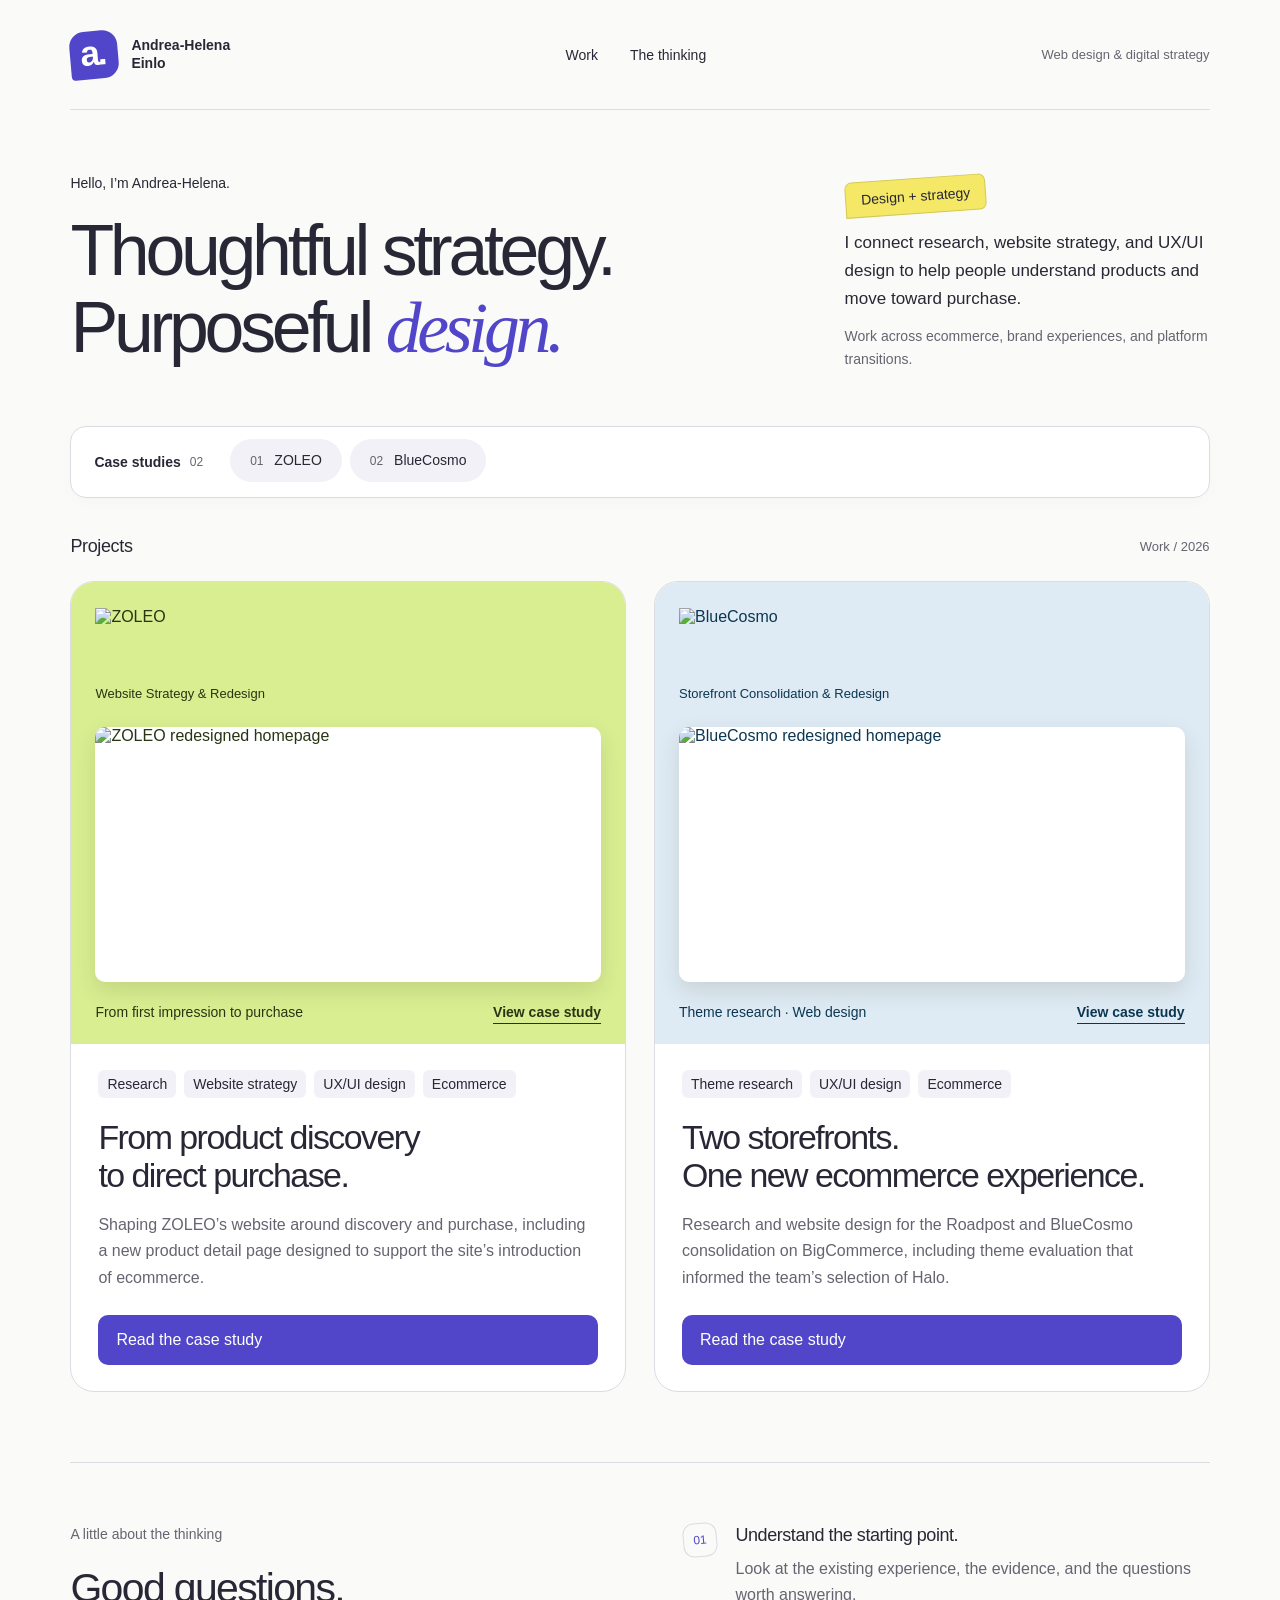
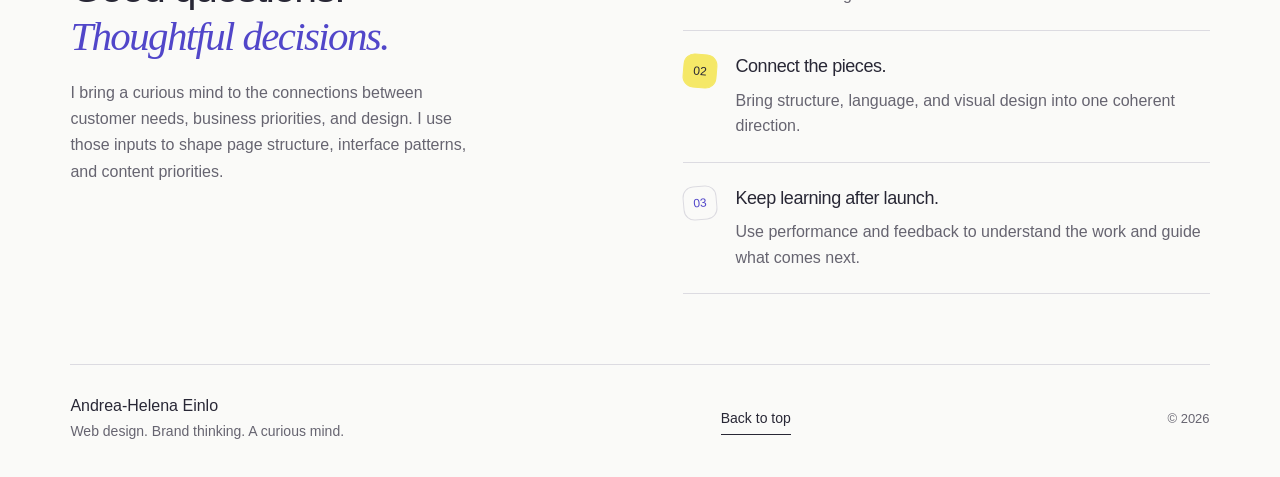
==== index.html @ a418eb23 "Add files via upload" ====
<!doctype html>
<html lang="en">
<head>
  <meta charset="utf-8">
  <meta name="viewport" content="width=device-width, initial-scale=1">
  <meta name="theme-color" content="#fafaf8">
  <title>Andrea-Helena | Work</title>
  <meta name="description" content="Web design, digital strategy, and a curious mind. Explore ZOLEO and BlueCosmo projects by Andrea-Helena Einlo.">
  <link rel="icon" href="favicon.svg" type="image/svg+xml">
  <link rel="stylesheet" href="styles.css">
  <script src="app.js" defer></script>
</head>
<body>
  <a class="skip-link" href="#main">Skip to content</a>
  <div class="page-shell" id="top">
    <header class="site-header">
      <a href="#top" class="identity" aria-label="Andrea-Helena Einlo, home"><span class="monogram" aria-hidden="true">a.</span><span>Andrea-Helena<br>Einlo</span></a>
      <nav aria-label="Main navigation"><a href="#work">Work</a><a href="#approach">The thinking</a></nav>
      <span class="header-note">Web design & digital strategy</span>
    </header>
    <main id="main">
      <section class="hero" aria-labelledby="hero-title">
        <div class="hero-heading"><p class="eyebrow">Hello, I’m Andrea-Helena.</p><h1 id="hero-title">Thoughtful strategy.<br>Purposeful <span>design.</span></h1></div>
        <div class="hero-intro"><span class="hello-sticker">Design + strategy</span><p>I connect research, website strategy, and UX/UI design to help people understand products and move toward purchase.</p><p class="hero-small">Work across ecommerce, brand experiences, and platform transitions.</p></div>
      </section>
      <nav class="project-index" aria-label="Case study index">
        <a class="index-title" href="#work">Case studies <span class="project-count">02</span></a>
        <ul class="index-links" id="project-links"><li><a href="#zoleo"><span class="index-number">01</span> ZOLEO</a></li><li><a href="#bluecosmo"><span class="index-number">02</span> BlueCosmo</a></li></ul>
      </nav>
      <section id="work" class="work-section" aria-labelledby="work-title">
        <div class="section-heading"><h2 id="work-title">Projects</h2><span>Work / 2026</span></div>
        <div class="project-grid">
          <article class="project project-zoleo" id="zoleo" data-project-name="ZOLEO" aria-labelledby="zoleo-title">
<a class="project-cover-link" href="zoleo.html" aria-label="Read the ZOLEO website strategy and redesign case study">
<div class="gallery-top"><img class="zoleo-logo" src="assets/zoleo-logo.webp" alt="ZOLEO"><span class="cover-label">Website Strategy &amp; Redesign</span></div>
<div class="project-cover-window"><img src="assets/after-home-full.webp" alt="ZOLEO redesigned homepage" width="1440" height="5888" fetchpriority="high"></div>
<div class="cover-footer"><span>From first impression to purchase</span><span class="cover-read">View case study</span></div>
</a>
<div class="project-content"><div class="project-heading"><ul class="project-scope" aria-label="Project scope"><li>Research</li><li>Website strategy</li><li>UX/UI design</li><li>Ecommerce</li></ul><h3 id="zoleo-title">From product discovery<br>to direct purchase.</h3><p class="project-summary">Shaping ZOLEO’s website around discovery and purchase, including a new product detail page designed to support the site’s introduction of ecommerce.</p></div><a class="case-link" href="zoleo.html">Read the case study</a></div>
</article>
          <article class="project project-bluecosmo" id="bluecosmo" data-project-name="BlueCosmo" aria-labelledby="bluecosmo-title"><a class="project-cover-link bc-cover" href="bluecosmo.html" aria-label="Read the BlueCosmo platform transition and redesign case study"><div class="gallery-top"><img class="bc-logo" src="assets/bluecosmo-logo.webp" alt="BlueCosmo"><span class="cover-label">Storefront Consolidation &amp; Redesign</span></div><div class="project-cover-window"><img src="assets/bc-after-home.webp" alt="BlueCosmo redesigned homepage" width="1512" height="6671" loading="lazy"></div><div class="cover-footer"><span>Theme research · Web design</span><span class="cover-read">View case study</span></div></a><div class="project-content"><ul class="project-scope" aria-label="Project scope"><li>Theme research</li><li>UX/UI design</li><li>Ecommerce</li></ul><h3 id="bluecosmo-title">Two storefronts.<br>One new ecommerce experience.</h3><p class="project-summary">Research and website design for the Roadpost and BlueCosmo consolidation on BigCommerce, including theme evaluation that informed the team’s selection of Halo.</p><a class="case-link" href="bluecosmo.html">Read the case study</a></div></article>
        </div>
      </section>
      <section id="approach" class="approach" aria-labelledby="approach-title">
        <div class="approach-intro"><span class="eyebrow">A little about the thinking</span><h2 id="approach-title">Good questions.<br><span>Thoughtful decisions.</span></h2><p>I bring a curious mind to the connections between customer needs, business priorities, and design. I use those inputs to shape page structure, interface patterns, and content priorities.</p></div>
        <ol class="approach-list"><li><span class="step-number">01</span><div><h3>Understand the starting point.</h3><p>Look at the existing experience, the evidence, and the questions worth answering.</p></div></li><li><span class="step-number">02</span><div><h3>Connect the pieces.</h3><p>Bring structure, language, and visual design into one coherent direction.</p></div></li><li><span class="step-number">03</span><div><h3>Keep learning after launch.</h3><p>Use performance and feedback to understand the work and guide what comes next.</p></div></li></ol>
      </section>
    </main>
    <footer class="site-footer"><div><span class="footer-name">Andrea-Helena Einlo</span><p>Web design. Brand thinking. A curious mind.</p></div><a class="text-link" href="#top">Back to top</a><span class="copyright">© 2026</span></footer>
  </div>
  <dialog id="image-dialog" aria-labelledby="image-caption"><div class="dialog-header"><p id="image-caption">Project screenshot</p><button type="button" class="dialog-close" aria-label="Close screenshot">Close <span aria-hidden="true">×</span></button></div><div class="dialog-image-wrap"><img id="dialog-image" alt=""></div><p class="dialog-hint">Screenshot supplied by Andrea-Helena Einlo</p></dialog>
</body>
</html>
---- styles.css ----
@charset "UTF-8";
:root{--paper:#fafaf8;--ink:#282735;--muted:#666470;--line:#dcdbe1;--accent:#5146c9;--yellow:#f5e867;--lime:#d9ee91;--violet:#7766e2;--sans:Arial,Helvetica,sans-serif}
*{box-sizing:border-box}html{scroll-behavior:smooth;scroll-padding-top:115px}body{margin:0;background:var(--paper);color:var(--ink);font-family:var(--sans);font-size:1rem;-webkit-font-smoothing:antialiased}body:has(dialog[open]){overflow:hidden}button,a,summary{-webkit-tap-highlight-color:transparent}button{font:inherit;color:inherit}a{color:inherit;text-decoration:none}button{cursor:pointer}a:focus-visible,button:focus-visible,summary:focus-visible{outline:3px solid var(--accent);outline-offset:5px}::selection{background:var(--yellow);color:var(--ink)}.page-shell{max-width:1450px;margin:0 auto;padding:0 5.5%}.skip-link{position:absolute;top:-100px;left:20px;z-index:100;background:var(--ink);color:#fff;padding:12px 20px}.skip-link:focus{top:16px}.site-header{min-height:110px;display:flex;align-items:center;justify-content:space-between;gap:26px;border-bottom:1px solid var(--line)}.identity{display:flex;align-items:center;gap:13px;font-size:.875rem;line-height:1.25;font-weight:600}.monogram{background:var(--accent);color:white;width:48px;height:48px;border-radius:15px 15px 15px 4px;display:grid;place-content:center;font-size:2.2rem;letter-spacing:-.07em;padding-right:3px;padding-bottom:4px;transform:rotate(-5deg)}.site-header nav{display:flex;gap:32px;font-size:.875rem}.site-header nav a{padding:12px 0}.site-header nav a:hover{color:var(--accent)}.header-note{font-size:.8125rem;color:var(--muted)}.hero{padding:58px 0 55px;display:grid;grid-template-columns:1.45fr 1fr;gap:60px;align-items:center}.eyebrow{font-size:.875rem;line-height:1.6;margin:0}.hero .eyebrow{margin-bottom:18px}h1{font-size:clamp(3rem,5.6vw,5.2rem);line-height:1.08;letter-spacing:-.06em;font-weight:500;margin:0}h1 span{color:var(--accent);font-family:Georgia,'Times New Roman',serif;font-style:italic;font-weight:400}.hero-intro{max-width:365px;justify-self:end;padding-top:10px}.hello-sticker{display:inline-block;border:1px solid #d4c951;border-radius:7px 7px 7px 0;background:var(--yellow);padding:9px 15px;transform:rotate(-4deg);font-size:.875rem;font-weight:500;margin-bottom:15px}.hero-intro p{font-size:1.0625rem;line-height:1.65;margin:0 0 12px}.hero-intro .hero-small{font-size:.875rem;line-height:1.65;color:var(--muted);margin:0}.project-index{position:sticky;top:12px;z-index:20;display:flex;align-items:center;gap:22px;background:#fff;border:1px solid var(--line);border-radius:16px;padding:12px 18px;box-shadow:0 4px 16px #26223b05}.index-title{display:flex;align-items:center;gap:9px;flex-shrink:0;font-size:.875rem;font-weight:600;padding:10px 5px}.project-count{font-size:.75rem;color:var(--muted);font-weight:400}.index-links{display:flex;gap:8px;list-style:none;padding:0 0 3px;margin:0;overflow-x:auto;scrollbar-width:thin;scrollbar-color:#d6d1eb transparent;min-width:0}.index-links li{flex-shrink:0}.index-links a{display:block;border:1px solid transparent;background:#f2f1f7;border-radius:30px;padding:11px 19px;line-height:1.3;font-size:.875rem;white-space:nowrap;transition:background .2s,transform .2s}.index-links a:hover{background:#e7e3fb;transform:translateY(-1px)}.index-links a[aria-current]{background:var(--accent);color:white}.index-number{font-size:.75rem;opacity:.7;margin-right:7px}.work-section{padding:38px 0 70px}.section-heading{display:flex;justify-content:space-between;align-items:center;gap:20px;margin-bottom:24px}.section-heading h2{font-size:1.125rem;font-weight:500;letter-spacing:-.02em;margin:0}.section-heading>span{font-size:.8125rem;color:var(--muted)}.project-grid{display:grid;grid-template-columns:repeat(2,minmax(0,1fr));gap:28px;align-items:start}.project{min-width:0;background:#fff;border:1px solid var(--line);border-radius:24px;overflow:hidden;scroll-margin-top:112px}.project-gallery{padding:24px 24px 18px;background:var(--lime);color:#283514}.project-bluecosmo .project-gallery{background:var(--violet);color:white}.gallery-top{display:flex;align-items:center;justify-content:space-between;gap:15px;margin-bottom:23px}.project-brand{font-size:1.75rem;line-height:1.15;font-weight:600;letter-spacing:-.045em}.project-zoleo .project-brand{letter-spacing:.03em}.cover-label{font-size:.75rem;padding:7px 10px;border:1px solid currentColor;border-radius:30px;white-space:nowrap}.screenshot-button{display:block;padding:0;border:0;border-radius:8px;overflow:hidden;width:100%;aspect-ratio:1.98;position:relative;background:white;box-shadow:0 8px 20px #1018281c}.project-image{display:block;width:100%;height:100%;object-fit:contain;object-position:top;transition:transform .3s}.screenshot-button:hover .project-image{transform:scale(1.015)}.enlarge-label{position:absolute;right:10px;bottom:10px;background:#25232ded;color:white;padding:7px 10px;border-radius:7px;font-size:.75rem;line-height:1.3;opacity:0;transition:opacity .2s}.enlarge-label span{margin-left:8px}.screenshot-button:hover .enlarge-label,.screenshot-button:focus-visible .enlarge-label{opacity:1}.gallery-controls{display:flex;flex-wrap:wrap;gap:7px;margin-top:17px}.screenshot-choice{border:1px solid transparent;background:transparent;padding:9px 10px;border-radius:8px;font-size:.875rem;line-height:1.3;text-align:left}.screenshot-choice span{font-size:.75rem;opacity:.65;margin-right:6px}.screenshot-choice[aria-pressed=true]{background:#fff;color:var(--ink);box-shadow:0 2px 6px #00000008}.screenshot-choice:hover{border-color:currentColor}.project-content{padding:26px 27px 0}.project-kicker{font-size:.75rem;line-height:1.6;letter-spacing:.045em;color:var(--muted);margin:0 0 13px}.project h3{font-size:clamp(1.9rem,2.65vw,2.5rem);line-height:1.12;letter-spacing:-.045em;font-weight:500;margin:0 0 18px}.project-summary{font-size:1rem;line-height:1.65;color:var(--muted);margin:0 0 24px;min-height:5em}.project-details{border-top:1px solid var(--line)}summary{list-style:none;cursor:pointer;display:flex;align-items:center;justify-content:space-between;gap:16px;font-size:.875rem;padding:22px 0;color:var(--accent);font-weight:600}summary::-webkit-details-marker{display:none}summary:hover{color:var(--ink)}.open-label{display:none}details[open] .open-label{display:inline}details[open] .closed-label{display:none}.plus{width:23px;height:23px;position:relative;border-radius:50%;background:#eeebfb;flex-shrink:0}.plus:before,.plus:after{content:'';position:absolute;left:6px;top:11px;width:11px;height:1px;background:currentColor}.plus:after{transform:rotate(90deg);transition:transform .2s}details[open] .plus:after{transform:rotate(0)}.details-content{border-top:1px solid var(--line);padding:24px 0 28px}.details-content h4{font-size:1.4rem;line-height:1.2;letter-spacing:-.025em;font-weight:500;margin:0 0 14px}.details-content p{font-size:1rem;line-height:1.65;color:var(--muted);margin:0}.detail-item{margin-top:25px}.detail-item h5{font-size:1rem;line-height:1.5;margin:0 0 7px;font-weight:600}.details-content .project-credit{font-size:.875rem;line-height:1.65;border-top:1px solid var(--line);padding-top:20px;margin-top:26px}.approach{border-top:1px solid var(--line);display:grid;grid-template-columns:1fr 1fr;gap:85px;padding:60px 0 70px}.approach-intro .eyebrow{color:var(--muted)}.approach-intro h2{font-size:clamp(2rem,3.2vw,3rem);line-height:1.15;font-weight:500;letter-spacing:-.04em;margin:20px 0}.approach-intro h2 span{font-family:Georgia,serif;font-weight:400;font-style:italic;color:var(--accent)}.approach-intro>p{font-size:1rem;line-height:1.65;color:var(--muted);max-width:420px;margin:0}.approach-list{list-style:none;padding:0;margin:0}.approach-list li{display:flex;align-items:start;gap:19px;padding:23px 0;border-bottom:1px solid var(--line)}.approach-list li:first-child{padding-top:0}.step-number{display:grid;place-items:center;flex-shrink:0;width:34px;height:34px;border:1px solid var(--line);border-radius:11px;font-size:.75rem;transform:rotate(-5deg);color:var(--accent)}.approach-list li:nth-child(2) .step-number{transform:rotate(5deg);background:var(--yellow);color:var(--ink);border-color:var(--yellow)}.approach-list h3{font-size:1.125rem;line-height:1.4;font-weight:500;margin:0 0 8px;letter-spacing:-.025em}.approach-list p{font-size:1rem;line-height:1.6;margin:0;color:var(--muted)}.site-footer{border-top:1px solid var(--line);padding:32px 0 38px;display:flex;align-items:center;justify-content:space-between;gap:28px}.footer-name{font-size:1rem}.site-footer p{font-size:.875rem;margin:8px 0 0;color:var(--muted)}.text-link{font-size:.875rem;border-bottom:1px solid var(--ink);padding:8px 0}.text-link:hover{color:var(--accent);border-color:var(--accent)}.copyright{font-size:.8125rem;color:var(--muted)}dialog{padding:0;border:1px solid #ccc;border-radius:16px;width:min(1360px,96vw);max-height:94dvh;color:var(--ink);background:var(--paper);overflow:auto;box-shadow:0 24px 80px #0005}dialog::backdrop{background:#171324b8;backdrop-filter:blur(5px)}.dialog-header{display:flex;align-items:center;justify-content:space-between;gap:20px;padding:15px 20px;position:sticky;top:0;background:var(--paper);z-index:1}.dialog-header p{font-size:.9375rem;margin:0}.dialog-close{font-size:.875rem;border:1px solid var(--line);border-radius:30px;background:#fff;padding:10px 15px;min-height:42px}.dialog-close span{font-size:1.2rem;margin-left:7px}.dialog-image-wrap{padding:0 16px}.dialog-image-wrap img{display:block;width:100%;height:auto;border:1px solid var(--line);border-radius:5px}.dialog-hint{font-size:.8125rem;color:var(--muted);padding:0 20px;margin:14px 0 18px}
@media(min-width:1450px){.page-shell{padding:0 80px}}
@media(max-width:1050px){.header-note{display:none}.hero{gap:32px;grid-template-columns:1.25fr 1fr;padding:45px 0}h1{font-size:clamp(3rem,5.9vw,4.7rem)}.project-grid{gap:20px}.project-gallery{padding:20px 18px 13px}.project-content{padding:24px 22px 0}.project-brand{font-size:1.55rem}.cover-label{font-size:.75rem;padding:6px 8px}.gallery-controls{gap:3px}.screenshot-choice{padding:9px 7px;font-size:.8125rem}.approach{gap:42px}.project-summary{min-height:6.6em}}
@media(max-width:740px){html{scroll-padding-top:100px}.page-shell{padding:0 24px}.site-header{min-height:92px}.identity{font-size:.8125rem}.monogram{width:42px;height:42px;font-size:2rem}.site-header nav{gap:22px}.hero{grid-template-columns:1fr;gap:25px;padding:37px 0 33px}.hero .eyebrow{margin-bottom:15px}h1{font-size:clamp(3rem,9.5vw,4.5rem)}.hero-intro{padding:0;justify-self:start;max-width:520px}.hero-intro p{font-size:1rem}.hero-small{max-width:400px}.hello-sticker{font-size:.8125rem;padding:7px 12px;margin-bottom:16px}.project-index{padding:8px 11px;gap:10px;border-radius:13px;top:8px}.index-title{font-size:.8125rem;padding:10px 1px}.project-count{display:none}.index-links{gap:5px}.index-links a{padding:11px 13px;font-size:.8125rem}.index-number{display:none}.work-section{padding:29px 0 46px}.section-heading h2{font-size:1rem}.section-heading>span{font-size:.75rem}.section-heading{gap:15px;margin-bottom:21px}.project-grid{grid-template-columns:1fr;gap:28px}.project-gallery{padding:24px 23px 17px}.gallery-top{margin-bottom:20px}.project-brand{font-size:1.75rem}.cover-label{font-size:.75rem;padding:7px 10px}.project-content{padding:24px 25px 0}.project h3{font-size:2rem}.project-summary{min-height:0}.screenshot-choice{font-size:.875rem;padding:10px}.enlarge-label{opacity:1}.approach{grid-template-columns:1fr;gap:35px;padding:38px 0 46px}.approach-intro h2{font-size:2.2rem}.site-footer{flex-wrap:wrap;gap:20px;padding:29px 0}.site-footer>div{flex-basis:100%}.copyright{margin-left:auto}.dialog-header{padding:12px}.dialog-image-wrap{padding:0 8px}.dialog-hint{padding:0 13px}}
@media(max-width:390px){.page-shell{padding:0 16px}.site-header nav{gap:15px;font-size:.8125rem}.identity{gap:8px}.project-gallery{padding:21px 17px 14px}.project-content{padding:23px 20px 0}.section-heading>span{display:none}.index-links a{padding:11px 12px}.index-title{font-size:.75rem}.project-index{gap:8px}}
@media(prefers-reduced-motion:reduce){html{scroll-behavior:auto}*,*:before,*:after{transition:none!important}}

.zoleo-logo{display:block;width:110px;height:auto;background:#fff;border-radius:5px;padding:8px}.case-link{display:flex;justify-content:space-between;align-items:center;background:var(--accent);color:white;padding:16px 18px;border-radius:10px;margin:0 0 22px;font-size:1rem}.case-hero{display:grid;grid-template-columns:1.5fr 1fr;gap:70px;padding:65px 0}.case-hero h1{font-size:clamp(2.8rem,5vw,4.7rem)}.case-lead{max-width:580px;font-size:1.2rem;line-height:1.6}.case-intro{align-self:center;background:var(--lime);padding:32px;border-radius:24px;transform:rotate(1deg)}.case-intro p,.case-intro dd{font-size:1rem;line-height:1.65}.case-intro dt{font-weight:bold;margin-top:20px}.case-intro dd{margin:5px 0 0}.case-nav{justify-content:center;flex-wrap:wrap}.case-nav a{padding:10px 16px;font-size:.875rem}.case-nav a:hover{color:var(--accent)}.case-section{padding:65px 0;border-bottom:1px solid var(--line);scroll-margin-top:110px}.case-section h2,.case-closing h2{font-size:clamp(2rem,3.3vw,3rem);letter-spacing:-.04em;font-weight:500;line-height:1.15;margin:18px 0 24px}.case-three{display:grid;grid-template-columns:repeat(3,1fr);gap:35px;margin-top:35px}.case-three h3{font-size:1.15rem;line-height:1.4}.case-section p,.case-closing p{font-size:1rem;line-height:1.75;color:var(--muted)}.section-intro{max-width:780px}.comparison-heading{max-width:740px;margin:55px 0 28px}.comparison-heading h3{font-weight:500;font-size:1.75rem;line-height:1.25;letter-spacing:-.03em}.comparison-grid{display:grid;grid-template-columns:1fr 1fr;gap:28px}.comparison-grid figure{margin:0;padding:22px;background:#efedf7;border-radius:20px;min-width:0}.comparison-grid figure:nth-child(2){background:#e4efca}.comparison-grid figcaption{font-size:.875rem;font-weight:600;margin-bottom:18px}.case-shot{height:510px;overflow:hidden;border-radius:8px;background:#fff;border:1px solid var(--line)}.case-shot img{display:block;width:100%;height:auto}.shot-link{display:block;margin-top:18px;font-size:.875rem;color:var(--accent)}.case-closing{margin:50px 0;padding:40px;background:#eeebfb;border-radius:24px;max-width:900px}.case-closing p{max-width:700px}.case-section .text-link,.case-closing .text-link{display:inline-block;font-size:1rem}@media(max-width:740px){.case-hero{grid-template-columns:1fr;gap:25px;padding:40px 0}.case-intro{transform:none;padding:25px}.case-three{grid-template-columns:1fr;gap:15px}.comparison-grid{gap:12px}.comparison-grid figure{padding:12px;border-radius:12px}.case-shot{height:300px}.case-nav{gap:0;padding:8px}.case-nav a{padding:8px;font-size:.8125rem}.case-section{padding:40px 0}.case-closing{padding:25px}.comparison-grid figcaption{min-height:34px;line-height:1.4}.case-lead{font-size:1.05rem}}@media(max-width:420px){.comparison-grid{grid-template-columns:1fr}.comparison-grid figcaption{min-height:0}.case-shot{height:370px}}
/* Native-resolution previews and an in-page screenshot viewer. */
.zoleo-logo{width:132px;padding:0;background:transparent;border-radius:0}.case-intro .zoleo-logo{width:170px}.view-shot{display:block;width:100%;border:0;padding:0;background:transparent;text-align:left}.case-shot{height:430px;position:relative;background:#fff}.case-shot img{width:auto;max-width:100%;margin:0 auto}.case-shot:after{content:'';position:absolute;bottom:0;left:0;right:0;height:50px;background:linear-gradient(transparent,#fff)}.shot-link{font-weight:600}.view-shot:hover .shot-link{text-decoration:underline}.screen-viewer{width:min(1100px,96vw);height:94dvh;max-height:94dvh;overflow:hidden;padding:0}.screen-viewer[open]{display:flex;flex-direction:column}.viewer-toolbar{padding:18px 22px;background:#fff;border-bottom:1px solid var(--line);flex-shrink:0}.viewer-toolbar h2{font-size:1.125rem;margin:0 0 14px;font-weight:500}.viewer-actions{display:flex;gap:10px;align-items:center;flex-wrap:wrap}.viewer-actions button,.viewer-actions select{font:inherit;font-size:.875rem;min-height:42px;border:1px solid var(--line);background:#fff;border-radius:9px;padding:8px 12px}.viewer-actions label{font-size:.875rem;margin-left:auto}.viewer-actions #viewer-close{background:var(--accent);color:white}.viewer-scroll{overflow:auto;flex:1;min-height:0;padding:24px;background:#e8e7ec;overscroll-behavior:contain}.viewer-scroll img{display:block;max-width:none;height:auto;margin:0 auto;background:white;box-shadow:0 5px 20px #0002}.viewer-actions button:disabled{opacity:.4}.viewer-actions select:focus-visible,.viewer-scroll:focus-visible{outline:3px solid var(--accent);outline-offset:2px}@media(max-width:740px){.case-shot{height:350px}.viewer-toolbar{padding:14px}.viewer-actions{gap:6px}.viewer-actions label{margin-left:0}.viewer-actions button,.viewer-actions select{padding:8px;font-size:.8125rem}.viewer-scroll{padding:12px}.screen-viewer{width:98vw}.comparison-grid{grid-template-columns:1fr}.comparison-grid figure{padding:20px}.comparison-grid figcaption{min-height:0}}

/* Compact, density-aware previews: preserve detail on high-density displays. */
.comparison-grid{max-width:820px;gap:20px}.comparison-grid figure{padding:20px;border-radius:16px}.case-shot{height:245px;display:flex;justify-content:center;align-items:flex-start;background:#ffffff80;border:0;border-radius:6px}.case-shot img{width:var(--preview-width);max-width:100%;height:auto;flex-shrink:0;margin:0;box-shadow:0 2px 8px #25232d12}.case-shot:after{height:24px}.comparison-grid figcaption{font-size:1rem;line-height:1.45}.shot-link{font-size:.875rem;margin-top:16px}.view-shot:hover .case-shot{background:#fff}.comparison-heading{margin-top:42px}@media(max-width:740px){.comparison-grid{grid-template-columns:repeat(2,minmax(0,1fr));gap:12px}.comparison-grid figure{padding:14px}.case-shot{height:200px}.comparison-grid figcaption{font-size:.875rem;min-height:40px}}@media(max-width:520px){.comparison-grid{grid-template-columns:1fr;max-width:380px}.case-shot{height:240px}.comparison-grid figcaption{min-height:0}}

.page-objective{border-left:3px solid var(--accent);padding:4px 0 4px 17px;margin:20px 0}.page-objective strong{display:block;color:var(--accent);font-size:.875rem;margin-bottom:5px}.comparison-heading p strong{font-weight:600}

.project-zoleo .gallery-top{flex-wrap:wrap}.project-zoleo .cover-label{white-space:normal;line-height:1.4;font-size:.875rem}

.comparison-grid{max-width:1040px}.case-shot{height:325px}@media(max-width:740px){.case-shot{height:240px}}

.project-cover-link{display:block;background:var(--lime);padding:26px 24px 20px;color:#283514}.project-cover-link .gallery-top{margin-bottom:24px}.project-cover-link .cover-label{font-size:.8125rem;border:0;padding:0;max-width:175px;text-align:right}.project-cover-window{height:255px;overflow:hidden;background:white;border-radius:10px;box-shadow:0 9px 22px #26331320}.project-cover-window img{display:block;width:100%;height:auto}.cover-footer{display:flex;justify-content:space-between;align-items:center;gap:14px;margin-top:20px;font-size:.875rem;line-height:1.5}.cover-read{font-weight:600;border-bottom:1px solid currentColor;white-space:nowrap}.project-cover-link:hover .cover-read{color:var(--accent)}.project-cover-link:hover .project-cover-window{box-shadow:0 12px 26px #26331330}.project-scope{display:flex;flex-wrap:wrap;gap:8px;list-style:none;margin:0 0 20px;padding:0}.project-scope li{font-size:.875rem;padding:6px 9px;background:#f2f1f7;border-radius:6px}.project-zoleo .project-content{padding-top:26px}.project-zoleo .project-summary{min-height:0}.project-zoleo .case-link{margin-bottom:26px}@media(max-width:740px){.project-cover-link{padding:24px 22px 18px}.project-cover-window{height:240px}.cover-footer{font-size:.8125rem}.project-cover-link .cover-label{max-width:155px}}@media(max-width:390px){.project-cover-link .gallery-top{align-items:start;gap:14px}.project-cover-link .cover-label{text-align:left}.cover-footer{flex-wrap:wrap}.project-cover-window{height:200px}}

.case-nav{justify-content:flex-start;flex-wrap:nowrap;gap:18px;padding:10px 16px}.case-nav-label{font-size:.875rem;color:var(--muted);white-space:nowrap}.case-nav-links{display:flex;gap:6px;overflow-x:auto;min-width:0}.case-nav-links a{display:block;white-space:nowrap;border-radius:9px;padding:11px 14px;line-height:1.4}.case-nav-links a[aria-current="location"]{background:var(--accent);color:#fff}.comparison-group{margin-top:45px;padding-top:8px;border-top:1px solid var(--line)}#measurement{scroll-margin-top:120px}@media(max-width:740px){.case-nav{display:block;padding:10px}.case-nav-label{display:block;margin:0 8px 6px;font-size:.8125rem}.case-nav-links a{font-size:.8125rem;padding:10px}.case-nav-links{gap:2px}}

.ux-rationale{margin-top:46px;padding:30px;background:#f1eff9;border-radius:20px}.ux-rationale>h3{font-size:1.7rem;font-weight:500;letter-spacing:-.03em;line-height:1.3;margin:14px 0}.ux-grid{display:grid;grid-template-columns:repeat(3,minmax(0,1fr));gap:26px;margin-top:25px}.ux-grid h4{font-size:1.0625rem;line-height:1.4;margin:0 0 15px}.ux-grid strong{color:var(--ink);font-weight:600}.ux-rationale .ux-note{font-size:.875rem;border-top:1px solid var(--line);padding-top:18px;margin:22px 0 0}@media(max-width:900px){.ux-grid{grid-template-columns:1fr;gap:18px}.ux-rationale{padding:24px}}

.bc-logo{display:block;width:125px;height:auto}.bc-cover{background:#dfebf4;color:#0b3651}.bc-cover .cover-label{max-width:175px;text-align:right;font-size:.8125rem;border:0;white-space:normal;padding:0;line-height:1.4}.bc-cover-story{min-height:255px;display:flex;flex-direction:column;justify-content:center;padding:22px 0}.bc-cover-story>p{font-size:clamp(1.9rem,3vw,2.75rem);line-height:1.12;letter-spacing:-.045em;margin:17px 0 25px}.platform-path{display:flex;align-items:center;gap:12px;flex-wrap:wrap}.platform-path>span:not(.platform-to){background:#fff9;border:1px solid #b9cfdf;border-radius:9px;padding:9px 12px;font-size:1rem}.platform-to{font-size:.875rem}.bc-intro{background:#dfebf4}.bc-intro .bc-logo{width:180px}.bc-transition{display:grid;grid-template-columns:1fr 1fr;gap:20px;max-width:760px;margin:30px 0}.bc-transition>div{background:#edf2f6;border-radius:16px;padding:25px}.bc-transition h3{font-size:1.8rem;margin:12px 0 0;font-weight:500}.project-bluecosmo .project-summary{min-height:0}.project-bluecosmo .case-link{margin-bottom:26px}@media(max-width:740px){.bc-cover-story{min-height:240px}.bc-cover .gallery-top{flex-wrap:wrap}.bc-cover .cover-label{text-align:left}.bc-transition{gap:12px}.bc-transition>div{padding:18px}.bc-transition h3{font-size:1.35rem}}

.bc-section-title{font-size:1.6rem;font-weight:500;line-height:1.3;margin:38px 0 15px;letter-spacing:-.025em}.theme-decision{background:#e5eef5;padding:32px;border-radius:20px;margin-top:32px}.theme-decision>h3{font-size:2rem;font-weight:500;margin:16px 0;letter-spacing:-.03em}.theme-columns{display:grid;grid-template-columns:1fr 1fr;gap:36px;margin-top:25px}.theme-columns h4{font-size:1.0625rem;line-height:1.5}.theme-columns ul{padding-left:20px;color:var(--muted);line-height:1.75;font-size:1rem}.theme-columns li{margin:10px 0}.theme-decision .ux-note{font-size:.875rem;border-top:1px solid #c4d4df;padding-top:18px}.bc-transition h3{line-height:1.25}@media(max-width:740px){.theme-columns{grid-template-columns:1fr;gap:8px}.theme-decision{padding:24px}.bc-transition{grid-template-columns:1fr}}

.wireframe-grid{row-gap:26px}.wireframe-grid figure{background:#e5eef5}.wireframe-grid figure:nth-child(2n){background:#edf2f6}.wireframe-grid .wire-caption{font-size:.9375rem;line-height:1.65;margin:18px 0 0}.wireframe-grid .case-shot{height:310px}

.wireframe-grid{display:flex;flex-direction:column;max-width:1100px;gap:24px;margin-top:32px}.wireframe-grid .wireframe-step{display:grid;grid-template-columns:minmax(0,1fr) minmax(0,1.35fr);gap:36px;align-items:center;padding:30px;background:#edf2f6;border:1px solid #d8e2ea}.wireframe-grid .wireframe-step:nth-child(2n){background:#f3f5f7}.wireframe-step figcaption{margin:0;min-height:0}.wire-step-number{display:block;font-size:.875rem;color:#35617d;font-weight:600;letter-spacing:.04em;margin-bottom:16px}.wireframe-step h3{font-size:1.8rem;line-height:1.2;letter-spacing:-.035em;font-weight:500;margin:0 0 16px}.wireframe-step .wire-goal{color:var(--ink);font-size:1.0625rem;font-weight:500;line-height:1.55}.wireframe-step .wire-caption{font-weight:400}.wire-stage{display:inline-block;margin-top:18px;padding:7px 10px;background:white;border-radius:6px;font-size:.8125rem;font-weight:400;color:var(--muted)}.wireframe-grid .case-shot{height:380px;border:1px solid #d4dfe7;background:white}.wireframe-step .shot-link{text-align:right;margin-top:12px}@media(max-width:740px){.wireframe-grid .wireframe-step{grid-template-columns:1fr;gap:22px;padding:22px}.wireframe-grid .case-shot{height:300px}.wireframe-step h3{font-size:1.6rem}}

.bc-mobile-result{display:grid;grid-template-columns:1fr 1fr;gap:45px;align-items:center;margin:40px 0;padding:32px;background:#e5eef5;border-radius:20px;max-width:1040px}.bc-mobile-result>div>h3{font-size:1.8rem;line-height:1.25;font-weight:500;letter-spacing:-.03em}.bc-mobile-result figure{margin:0;max-width:300px;justify-self:center;width:100%}.bc-mobile-result figcaption{font-size:.875rem;margin-bottom:15px;font-weight:600}.bc-mobile-result .case-shot{height:430px;background:white}.bc-mobile-result .case-shot img{width:100%;max-width:280px}.bc-baseline{border-top:1px solid var(--line);padding-top:10px;max-width:1040px}.bc-baseline summary{justify-content:flex-start}.bc-baseline summary:after{content:'+';margin-left:auto}.bc-baseline[open] summary:after{content:'−'}@media(max-width:740px){.bc-mobile-result{grid-template-columns:1fr;gap:20px;padding:24px}}

.project-cover-link .gallery-top{display:flex;flex-direction:column;align-items:flex-start;gap:16px;min-height:95px}.project-cover-link .gallery-top .cover-label{max-width:none;text-align:left}.project-cover-link .gallery-top .zoleo-logo,.project-cover-link .gallery-top .bc-logo{height:36px;width:auto;max-width:100%;object-fit:contain}

.device-switch{display:flex;gap:4px;width:fit-content;padding:4px;border-radius:10px;background:#fff9;margin:0 0 16px}.device-switch button{border:0;background:transparent;border-radius:7px;font-size:.875rem;min-height:42px;padding:9px 15px;color:var(--ink)}.device-switch button[aria-pressed=true]{background:#123d59;color:white}.device-preview.show-mobile .case-shot img{width:260px;max-width:100%}.device-preview.show-mobile .case-shot{background:#dce5eb}.device-preview .case-shot img{height:auto}

.executive-summary{display:grid;grid-template-columns:repeat(3,minmax(0,1fr));gap:24px;margin:30px 0;padding:28px;background:#e5eef5;border-radius:20px}.executive-summary h3{font-size:1.125rem;line-height:1.4;margin:0 0 12px}.executive-summary p{margin:0}.role-context{max-width:850px}.decision-list{max-width:950px}.decision-list article{display:flex;gap:22px;padding:26px 0;border-bottom:1px solid var(--line)}.decision-number{color:#35617d;font-size:.875rem;padding-top:5px}.decision-list h3{font-size:1.4rem;font-weight:500;line-height:1.3;margin:0 0 12px}.decision-list p{margin:10px 0}.research-detail{margin-top:24px;border-top:1px solid var(--line)}.research-detail summary{font-size:1rem;justify-content:flex-start}.research-detail summary:after{content:'+';margin-left:auto}.research-detail[open] summary:after{content:'−'}.metric-table{border-collapse:collapse;width:100%;font-size:.9375rem;line-height:1.6;text-align:left;margin:24px 0}.metric-table th,.metric-table td{padding:14px 12px;border-bottom:1px solid #d1cce5;vertical-align:top}.metric-table th{font-weight:600}.metric-table-wrap{overflow:auto}.case-closing .outcome-note{font-size:.875rem}@media(max-width:740px){.executive-summary{grid-template-columns:1fr;padding:24px}.decision-list article{gap:14px}.metric-table th,.metric-table td{padding:12px 8px}}

.baseline-evidence{padding:28px;margin:30px 0;background:#f1f3f7;border:1px solid #dce2ea;border-radius:18px}.baseline-evidence>h3{font-size:1.5rem;font-weight:500;line-height:1.3;margin:12px 0 24px}.baseline-grid{display:grid;grid-template-columns:1fr 1fr;gap:30px}.baseline-value{display:block;font-size:2.7rem;line-height:1.2;letter-spacing:-.04em;color:#153c56}.baseline-value>span{font-size:1.1rem;letter-spacing:0}.baseline-grid h4{font-size:1rem;line-height:1.5;margin:12px 0 8px}.baseline-grid p{margin:0}.case-section .evidence-source,.case-section .evidence-context{font-size:.8125rem;line-height:1.6;color:#575f6c}.baseline-evidence .evidence-source{border-top:1px solid #dce2ea;padding-top:18px;margin-top:24px}.baseline-evidence .evidence-context{margin-bottom:0}@media(max-width:600px){.baseline-grid{grid-template-columns:1fr;gap:26px}.baseline-evidence{padding:22px}.baseline-value{font-size:2.35rem}}
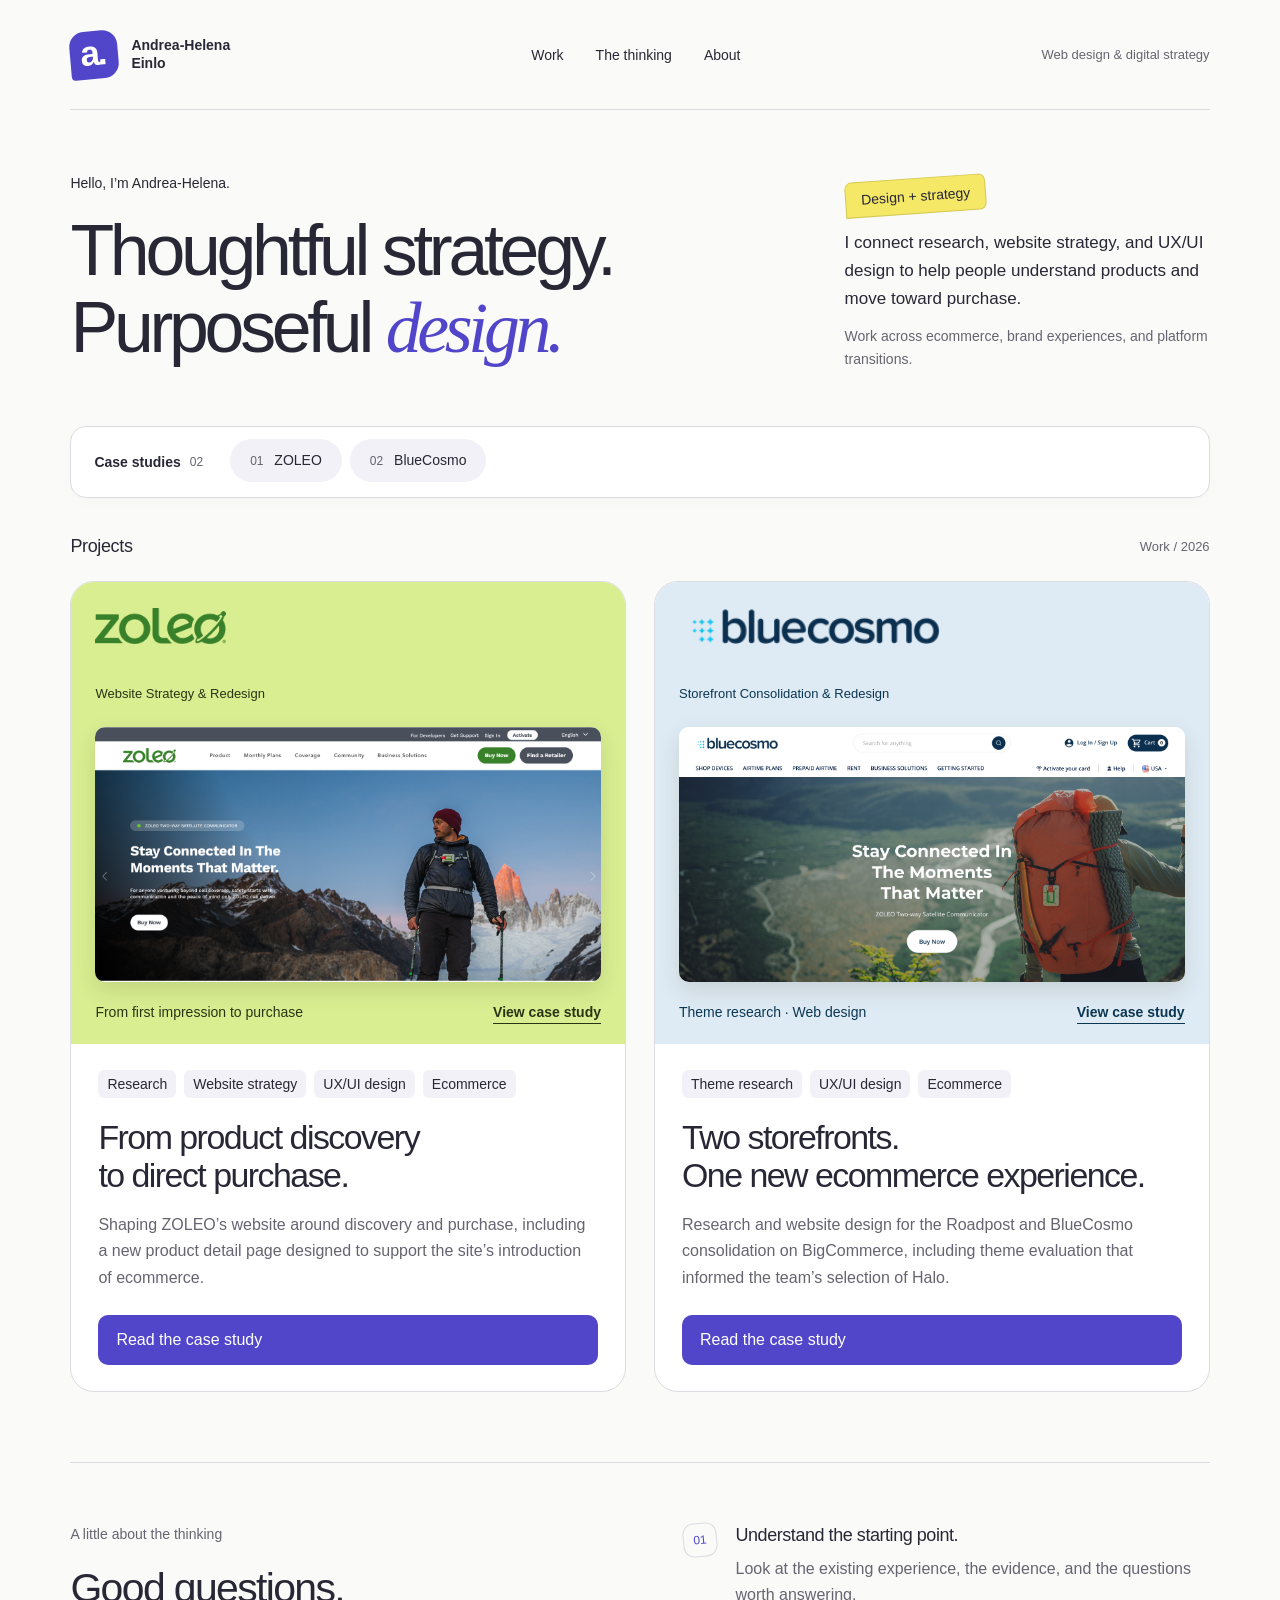
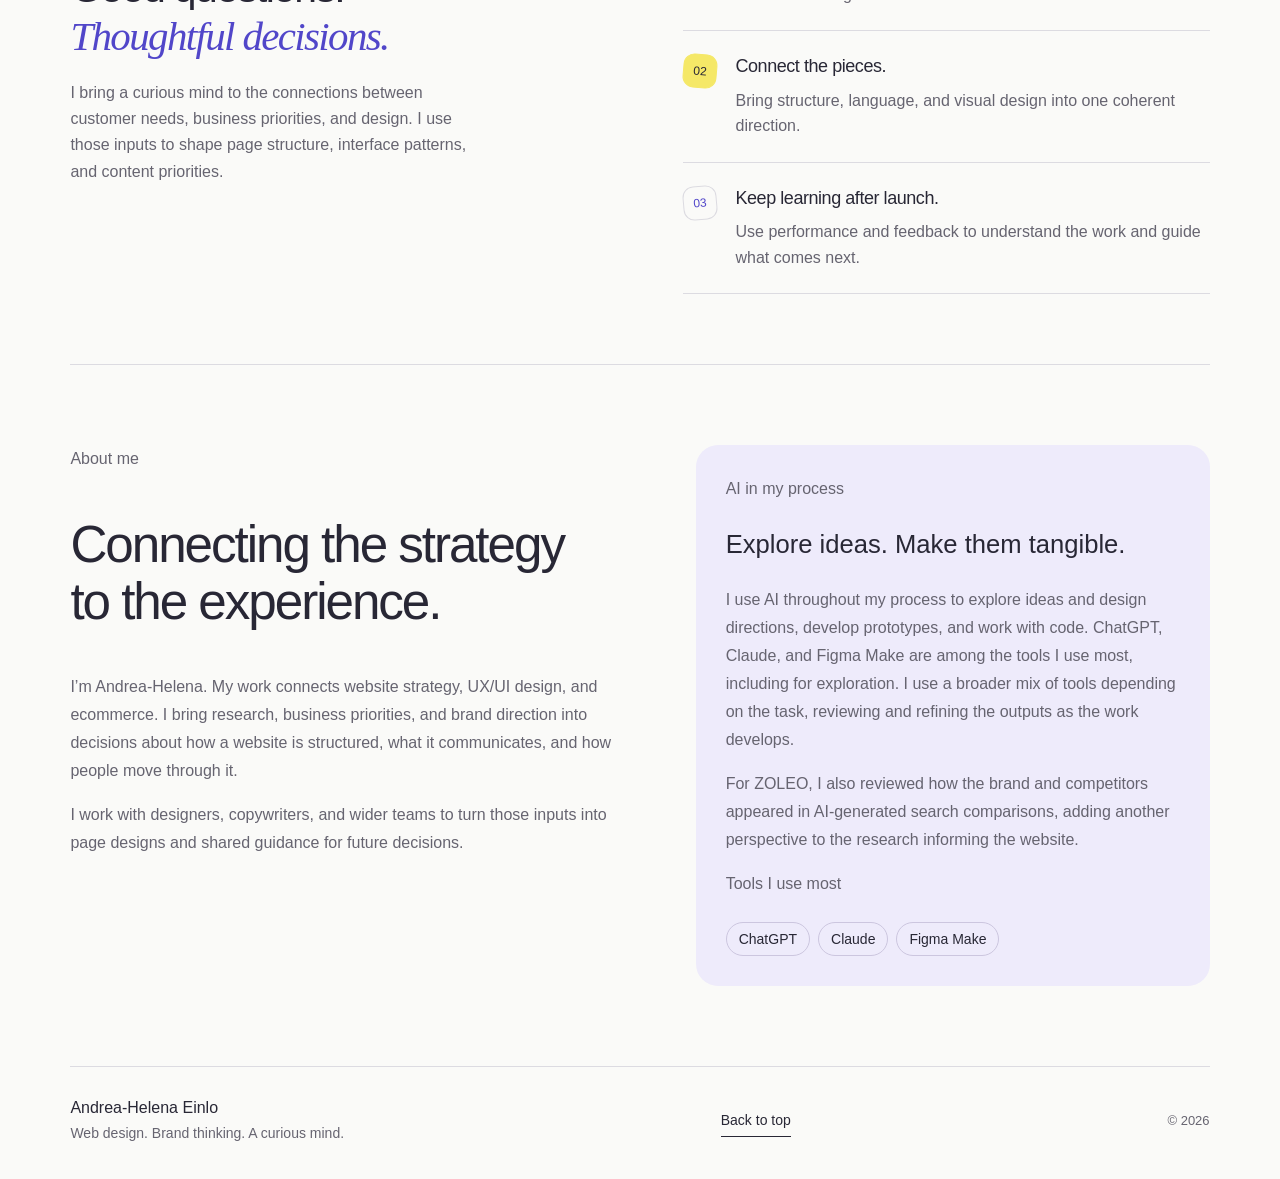
==== commit a48d307e: "Add files via upload" ====
--- a/index.html
+++ b/index.html
@@ -15,7 +15,7 @@
   <div class="page-shell" id="top">
     <header class="site-header">
       <a href="#top" class="identity" aria-label="Andrea-Helena Einlo, home"><span class="monogram" aria-hidden="true">a.</span><span>Andrea-Helena<br>Einlo</span></a>
-      <nav aria-label="Main navigation"><a href="#work">Work</a><a href="#approach">The thinking</a></nav>
+      <nav aria-label="Main navigation"><a href="#work">Work</a><a href="#approach">The thinking</a><a href="#about">About</a></nav>
       <span class="header-note">Web design & digital strategy</span>
     </header>
     <main id="main">
@@ -45,6 +45,7 @@
         <div class="approach-intro"><span class="eyebrow">A little about the thinking</span><h2 id="approach-title">Good questions.<br><span>Thoughtful decisions.</span></h2><p>I bring a curious mind to the connections between customer needs, business priorities, and design. I use those inputs to shape page structure, interface patterns, and content priorities.</p></div>
         <ol class="approach-list"><li><span class="step-number">01</span><div><h3>Understand the starting point.</h3><p>Look at the existing experience, the evidence, and the questions worth answering.</p></div></li><li><span class="step-number">02</span><div><h3>Connect the pieces.</h3><p>Bring structure, language, and visual design into one coherent direction.</p></div></li><li><span class="step-number">03</span><div><h3>Keep learning after launch.</h3><p>Use performance and feedback to understand the work and guide what comes next.</p></div></li></ol>
       </section>
+<section id="about" class="portfolio-about" aria-labelledby="about-title"><div><p class="eyebrow">About me</p><h2 id="about-title">Connecting the strategy<br>to the experience.</h2><p>I’m Andrea-Helena. My work connects website strategy, UX/UI design, and ecommerce. I bring research, business priorities, and brand direction into decisions about how a website is structured, what it communicates, and how people move through it.</p><p>I work with designers, copywriters, and wider teams to turn those inputs into page designs and shared guidance for future decisions.</p></div><aside class="ai-practice" aria-labelledby="ai-title"><p class="eyebrow">AI in my process</p><h3 id="ai-title">Explore ideas. Make them tangible.</h3><p>I use AI throughout my process to explore ideas and design directions, develop prototypes, and work with code. ChatGPT, Claude, and Figma Make are among the tools I use most, including for exploration. I use a broader mix of tools depending on the task, reviewing and refining the outputs as the work develops.</p><p>For ZOLEO, I also reviewed how the brand and competitors appeared in AI-generated search comparisons, adding another perspective to the research informing the website.</p><p class="eyebrow">Tools I use most</p><ul class="ai-tools" aria-label="Examples of AI tools I use"><li>ChatGPT</li><li>Claude</li><li>Figma Make</li></ul></aside></section>
     </main>
     <footer class="site-footer"><div><span class="footer-name">Andrea-Helena Einlo</span><p>Web design. Brand thinking. A curious mind.</p></div><a class="text-link" href="#top">Back to top</a><span class="copyright">© 2026</span></footer>
   </div>
--- a/styles.css
+++ b/styles.css
@@ -43,3 +43,13 @@
 .executive-summary{display:grid;grid-template-columns:repeat(3,minmax(0,1fr));gap:24px;margin:30px 0;padding:28px;background:#e5eef5;border-radius:20px}.executive-summary h3{font-size:1.125rem;line-height:1.4;margin:0 0 12px}.executive-summary p{margin:0}.role-context{max-width:850px}.decision-list{max-width:950px}.decision-list article{display:flex;gap:22px;padding:26px 0;border-bottom:1px solid var(--line)}.decision-number{color:#35617d;font-size:.875rem;padding-top:5px}.decision-list h3{font-size:1.4rem;font-weight:500;line-height:1.3;margin:0 0 12px}.decision-list p{margin:10px 0}.research-detail{margin-top:24px;border-top:1px solid var(--line)}.research-detail summary{font-size:1rem;justify-content:flex-start}.research-detail summary:after{content:'+';margin-left:auto}.research-detail[open] summary:after{content:'−'}.metric-table{border-collapse:collapse;width:100%;font-size:.9375rem;line-height:1.6;text-align:left;margin:24px 0}.metric-table th,.metric-table td{padding:14px 12px;border-bottom:1px solid #d1cce5;vertical-align:top}.metric-table th{font-weight:600}.metric-table-wrap{overflow:auto}.case-closing .outcome-note{font-size:.875rem}@media(max-width:740px){.executive-summary{grid-template-columns:1fr;padding:24px}.decision-list article{gap:14px}.metric-table th,.metric-table td{padding:12px 8px}}
 
 .baseline-evidence{padding:28px;margin:30px 0;background:#f1f3f7;border:1px solid #dce2ea;border-radius:18px}.baseline-evidence>h3{font-size:1.5rem;font-weight:500;line-height:1.3;margin:12px 0 24px}.baseline-grid{display:grid;grid-template-columns:1fr 1fr;gap:30px}.baseline-value{display:block;font-size:2.7rem;line-height:1.2;letter-spacing:-.04em;color:#153c56}.baseline-value>span{font-size:1.1rem;letter-spacing:0}.baseline-grid h4{font-size:1rem;line-height:1.5;margin:12px 0 8px}.baseline-grid p{margin:0}.case-section .evidence-source,.case-section .evidence-context{font-size:.8125rem;line-height:1.6;color:#575f6c}.baseline-evidence .evidence-source{border-top:1px solid #dce2ea;padding-top:18px;margin-top:24px}.baseline-evidence .evidence-context{margin-bottom:0}@media(max-width:600px){.baseline-grid{grid-template-columns:1fr;gap:26px}.baseline-evidence{padding:22px}.baseline-value{font-size:2.35rem}}
+
+/* About, AI practice, and ZOLEO system application. */
+.portfolio-about{display:grid;grid-template-columns:1.1fr 1fr;gap:60px;padding:80px 0;border-top:1px solid var(--line);scroll-margin-top:30px}.portfolio-about h2{font-size:clamp(2rem,4vw,3.2rem);font-weight:500;line-height:1.12;letter-spacing:-.04em}.portfolio-about p{font-size:1rem;line-height:1.75;color:var(--muted)}.ai-practice{background:#eeebfb;padding:30px;border-radius:22px;align-self:start}.ai-practice h3{font-size:1.6rem;line-height:1.25;font-weight:500}.ai-tools{display:flex;flex-wrap:wrap;gap:8px;list-style:none;padding:0;margin:24px 0 0}.ai-tools li{padding:8px 12px;border:1px solid #ccc6df;border-radius:30px;font-size:.875rem}.system-examples{display:grid;grid-template-columns:repeat(3,minmax(0,1fr));gap:20px;margin:32px 0}.system-examples article{border:1px solid var(--line);padding:24px;border-radius:18px;background:#fff}.system-examples h3{font-size:1.35rem;line-height:1.3;font-weight:500}.system-state-list{display:grid;grid-template-columns:1fr 1fr;gap:8px;margin:24px 0}.system-state-list span{border:1px solid #c9cdd2;border-radius:6px;padding:10px;font-size:.875rem;text-align:center}.system-application{border-top:1px solid var(--line);padding-top:18px}.type-reference{display:grid;gap:10px;padding:20px 0}.type-reference strong{font-size:1.75rem}.type-reference span{font-size:.875rem}.brand-swatches{display:flex;gap:12px;margin:24px 0;flex-wrap:wrap}.brand-swatches>div{flex:1;min-width:65px}.brand-swatches span{display:block;height:48px;border-radius:6px;margin-bottom:10px}.brand-swatches strong,.brand-swatches code{display:block;font-size:.8125rem;line-height:1.5}.system-source{font-size:.875rem!important}#design-system{scroll-margin-top:90px}@media(max-width:900px){.system-examples{grid-template-columns:1fr}.portfolio-about{gap:28px}}@media(max-width:650px){.portfolio-about{grid-template-columns:1fr;padding:45px 0}.ai-practice{padding:24px}.system-examples article{padding:22px}}
+
+.bc-system-gallery{display:grid;grid-template-columns:1fr 1fr;gap:24px;margin-top:30px}.bc-system-gallery figure{margin:0;padding:24px;border:1px solid var(--line);border-radius:18px;background:#fff;min-width:0}.bc-system-gallery figure:first-child{grid-column:1/-1}.bc-system-gallery img{display:block;width:100%;height:auto}.bc-system-gallery h3{font-size:1.35rem;font-weight:500}.bc-system-gallery .view-shot{border-radius:8px}.bc-system-gallery .view-shot:focus-visible{outline:3px solid var(--accent);outline-offset:5px}@media(max-width:650px){.bc-system-gallery{grid-template-columns:1fr}.bc-system-gallery figure{padding:16px}}
+
+#design-system .system-examples{grid-template-columns:1fr 1fr}#design-system .system-examples article:first-child{grid-column:1/-1}.system-real-example{margin:24px 0}.system-real-example img{width:100%;height:auto;display:block;border-radius:8px}.system-real-example:focus-visible{outline:3px solid var(--accent);outline-offset:5px}.zoleo-green-range{gap:8px}.zoleo-green-range>div{min-width:65px}@media(max-width:700px){#design-system .system-examples{grid-template-columns:1fr}}
+
+/* Compact shared-system references; preserve full specifications on demand. */
+#design-system .system-examples,.bc-system-gallery{grid-template-columns:repeat(3,minmax(0,1fr));gap:18px}#design-system .system-examples article:first-child,.bc-system-gallery figure:first-child{grid-column:auto}#design-system .system-examples article,.bc-system-gallery figure{padding:22px}.system-spec{margin:20px 0 0;border-top:1px solid var(--line)}.system-spec summary{cursor:pointer;padding:16px 0;font-size:.9375rem;font-weight:600;line-height:1.5;color:var(--accent)}.system-spec summary:focus-visible{outline:3px solid var(--accent);outline-offset:4px}.system-spec .view-shot{margin:4px 0 16px}.system-spec img{max-height:240px;object-fit:contain;background:white}#design-system .system-examples h3,.bc-system-gallery h3{margin-top:10px}#design-system .system-examples .system-application{font-size:.9375rem} @media(max-width:900px){#design-system .system-examples,.bc-system-gallery{grid-template-columns:1fr}.system-spec img{max-height:320px}}
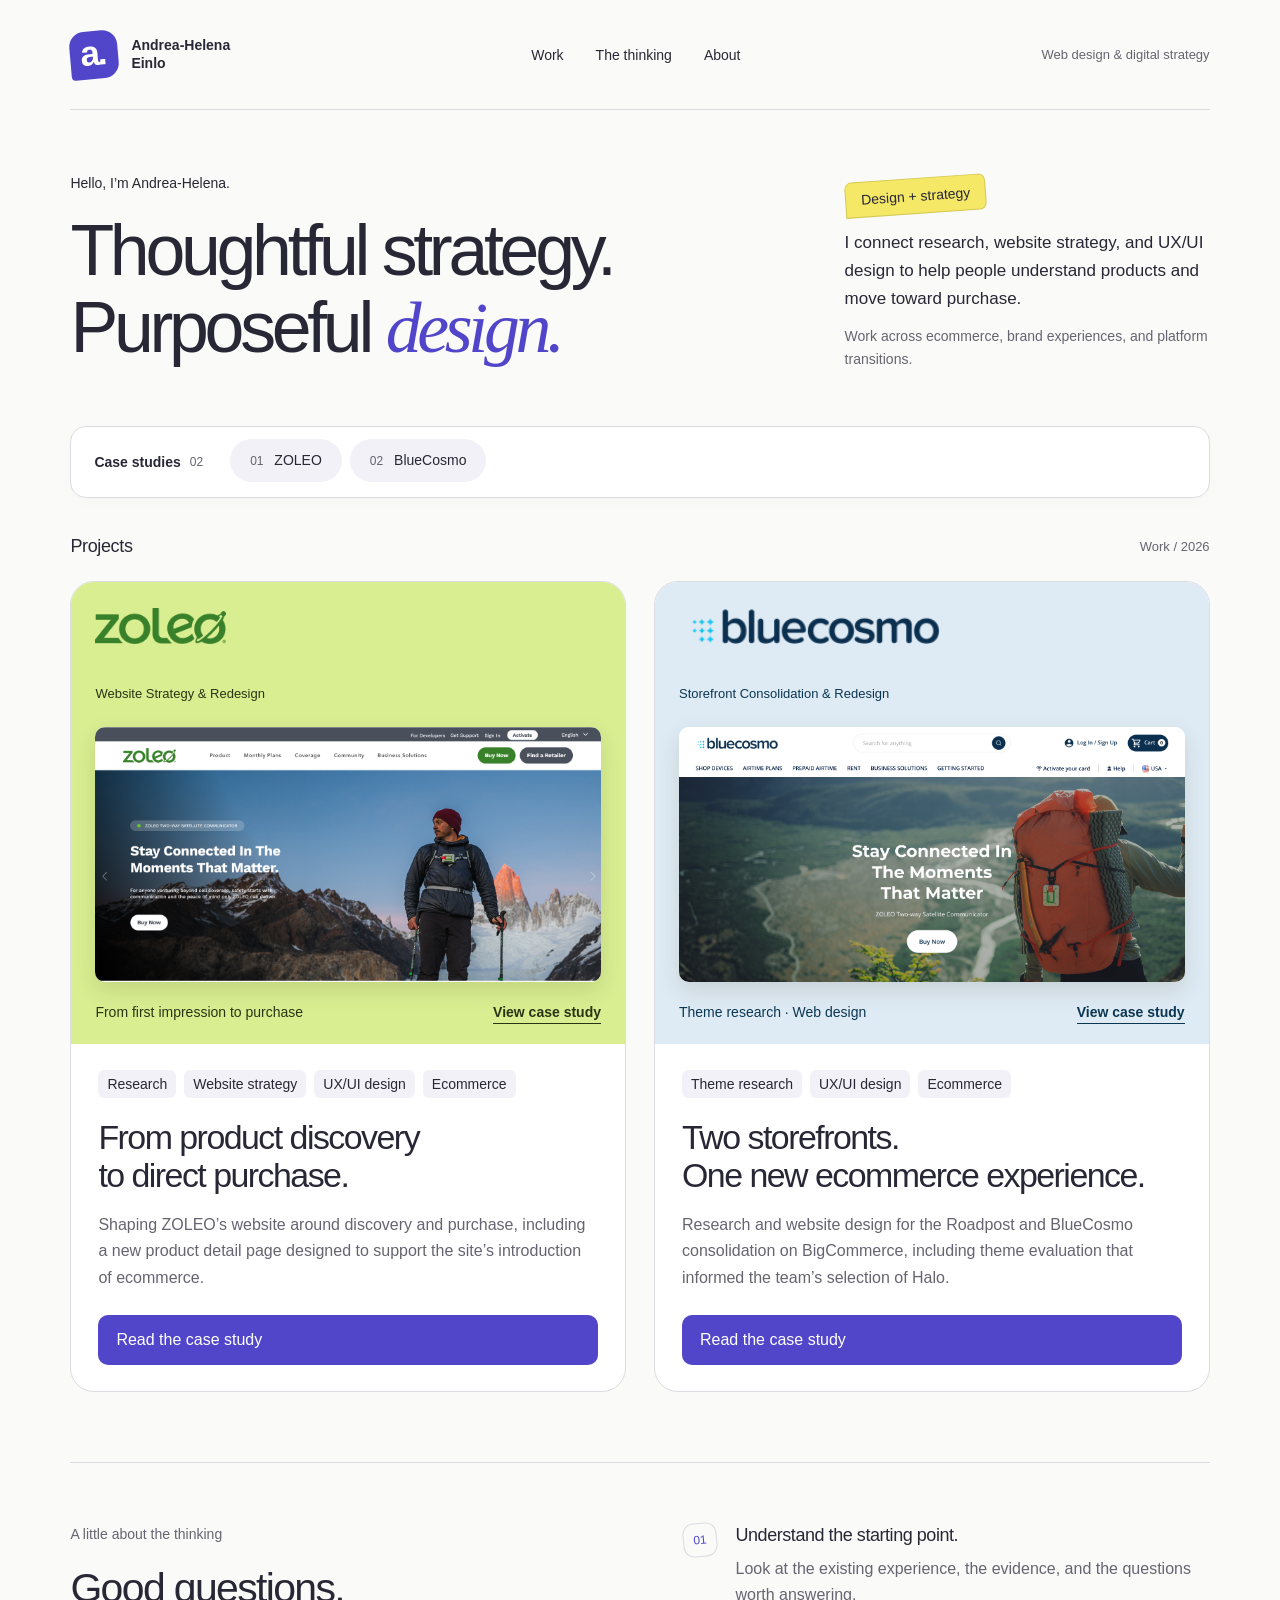
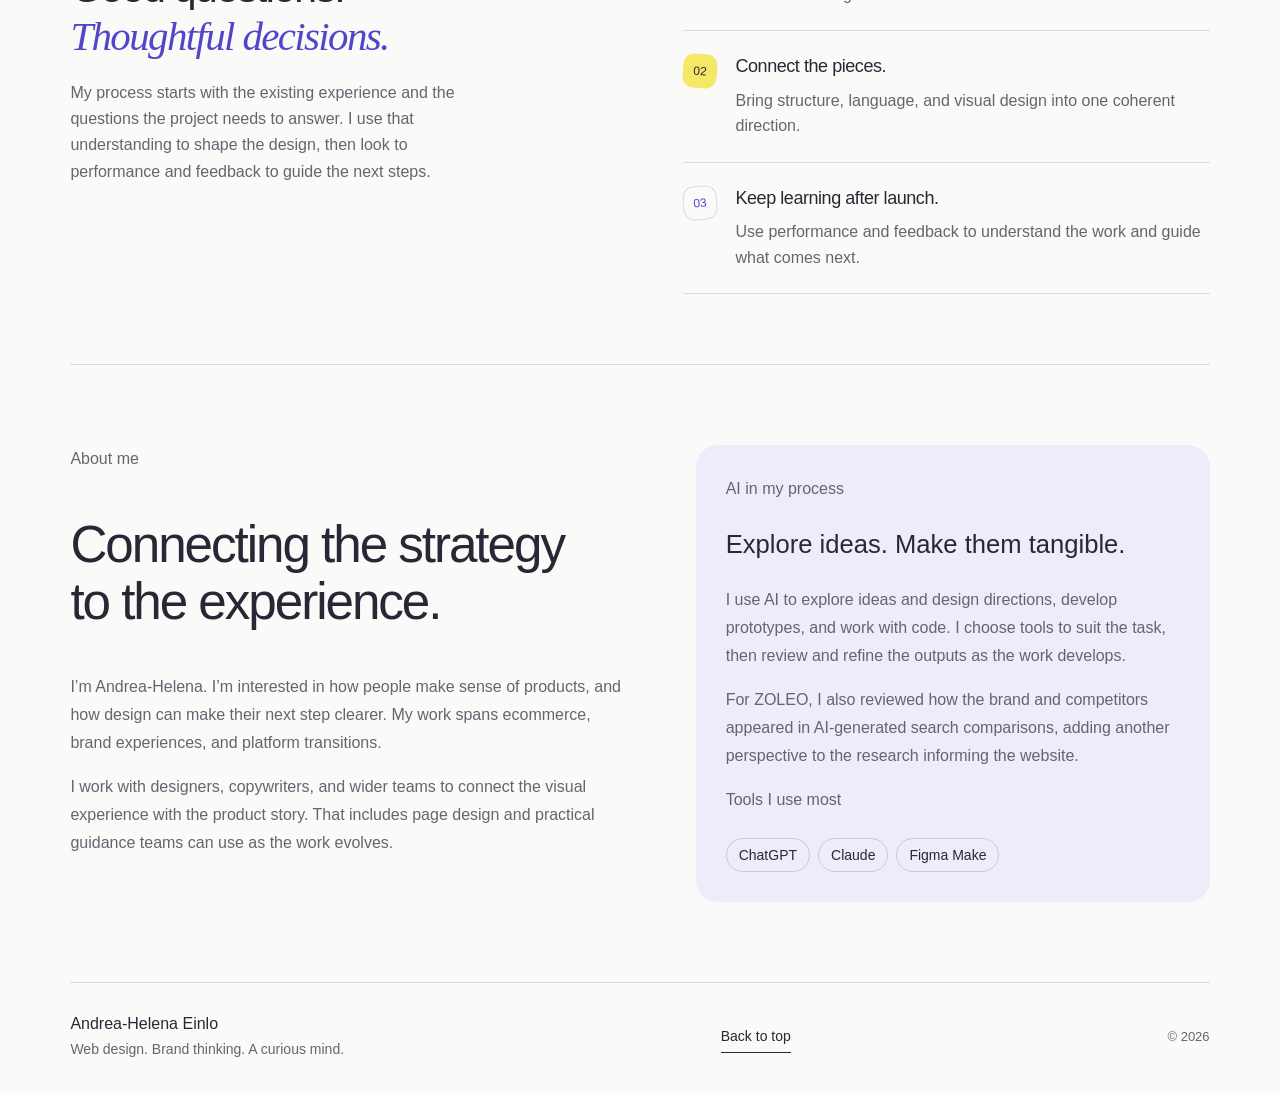
==== commit 8852e064: "Add files via upload" ====
--- a/index.html
+++ b/index.html
@@ -42,10 +42,10 @@
         </div>
       </section>
       <section id="approach" class="approach" aria-labelledby="approach-title">
-        <div class="approach-intro"><span class="eyebrow">A little about the thinking</span><h2 id="approach-title">Good questions.<br><span>Thoughtful decisions.</span></h2><p>I bring a curious mind to the connections between customer needs, business priorities, and design. I use those inputs to shape page structure, interface patterns, and content priorities.</p></div>
+        <div class="approach-intro"><span class="eyebrow">A little about the thinking</span><h2 id="approach-title">Good questions.<br><span>Thoughtful decisions.</span></h2><p>My process starts with the existing experience and the questions the project needs to answer. I use that understanding to shape the design, then look to performance and feedback to guide the next steps.</p></div>
         <ol class="approach-list"><li><span class="step-number">01</span><div><h3>Understand the starting point.</h3><p>Look at the existing experience, the evidence, and the questions worth answering.</p></div></li><li><span class="step-number">02</span><div><h3>Connect the pieces.</h3><p>Bring structure, language, and visual design into one coherent direction.</p></div></li><li><span class="step-number">03</span><div><h3>Keep learning after launch.</h3><p>Use performance and feedback to understand the work and guide what comes next.</p></div></li></ol>
       </section>
-<section id="about" class="portfolio-about" aria-labelledby="about-title"><div><p class="eyebrow">About me</p><h2 id="about-title">Connecting the strategy<br>to the experience.</h2><p>I’m Andrea-Helena. My work connects website strategy, UX/UI design, and ecommerce. I bring research, business priorities, and brand direction into decisions about how a website is structured, what it communicates, and how people move through it.</p><p>I work with designers, copywriters, and wider teams to turn those inputs into page designs and shared guidance for future decisions.</p></div><aside class="ai-practice" aria-labelledby="ai-title"><p class="eyebrow">AI in my process</p><h3 id="ai-title">Explore ideas. Make them tangible.</h3><p>I use AI throughout my process to explore ideas and design directions, develop prototypes, and work with code. ChatGPT, Claude, and Figma Make are among the tools I use most, including for exploration. I use a broader mix of tools depending on the task, reviewing and refining the outputs as the work develops.</p><p>For ZOLEO, I also reviewed how the brand and competitors appeared in AI-generated search comparisons, adding another perspective to the research informing the website.</p><p class="eyebrow">Tools I use most</p><ul class="ai-tools" aria-label="Examples of AI tools I use"><li>ChatGPT</li><li>Claude</li><li>Figma Make</li></ul></aside></section>
+<section id="about" class="portfolio-about" aria-labelledby="about-title"><div><p class="eyebrow">About me</p><h2 id="about-title">Connecting the strategy<br>to the experience.</h2><p>I’m Andrea-Helena. I’m interested in how people make sense of products, and how design can make their next step clearer. My work spans ecommerce, brand experiences, and platform transitions.</p><p>I work with designers, copywriters, and wider teams to connect the visual experience with the product story. That includes page design and practical guidance teams can use as the work evolves.</p></div><aside class="ai-practice" aria-labelledby="ai-title"><p class="eyebrow">AI in my process</p><h3 id="ai-title">Explore ideas. Make them tangible.</h3><p>I use AI to explore ideas and design directions, develop prototypes, and work with code. I choose tools to suit the task, then review and refine the outputs as the work develops.</p><p>For ZOLEO, I also reviewed how the brand and competitors appeared in AI-generated search comparisons, adding another perspective to the research informing the website.</p><p class="eyebrow">Tools I use most</p><ul class="ai-tools" aria-label="Examples of AI tools I use"><li>ChatGPT</li><li>Claude</li><li>Figma Make</li></ul></aside></section>
     </main>
     <footer class="site-footer"><div><span class="footer-name">Andrea-Helena Einlo</span><p>Web design. Brand thinking. A curious mind.</p></div><a class="text-link" href="#top">Back to top</a><span class="copyright">© 2026</span></footer>
   </div>
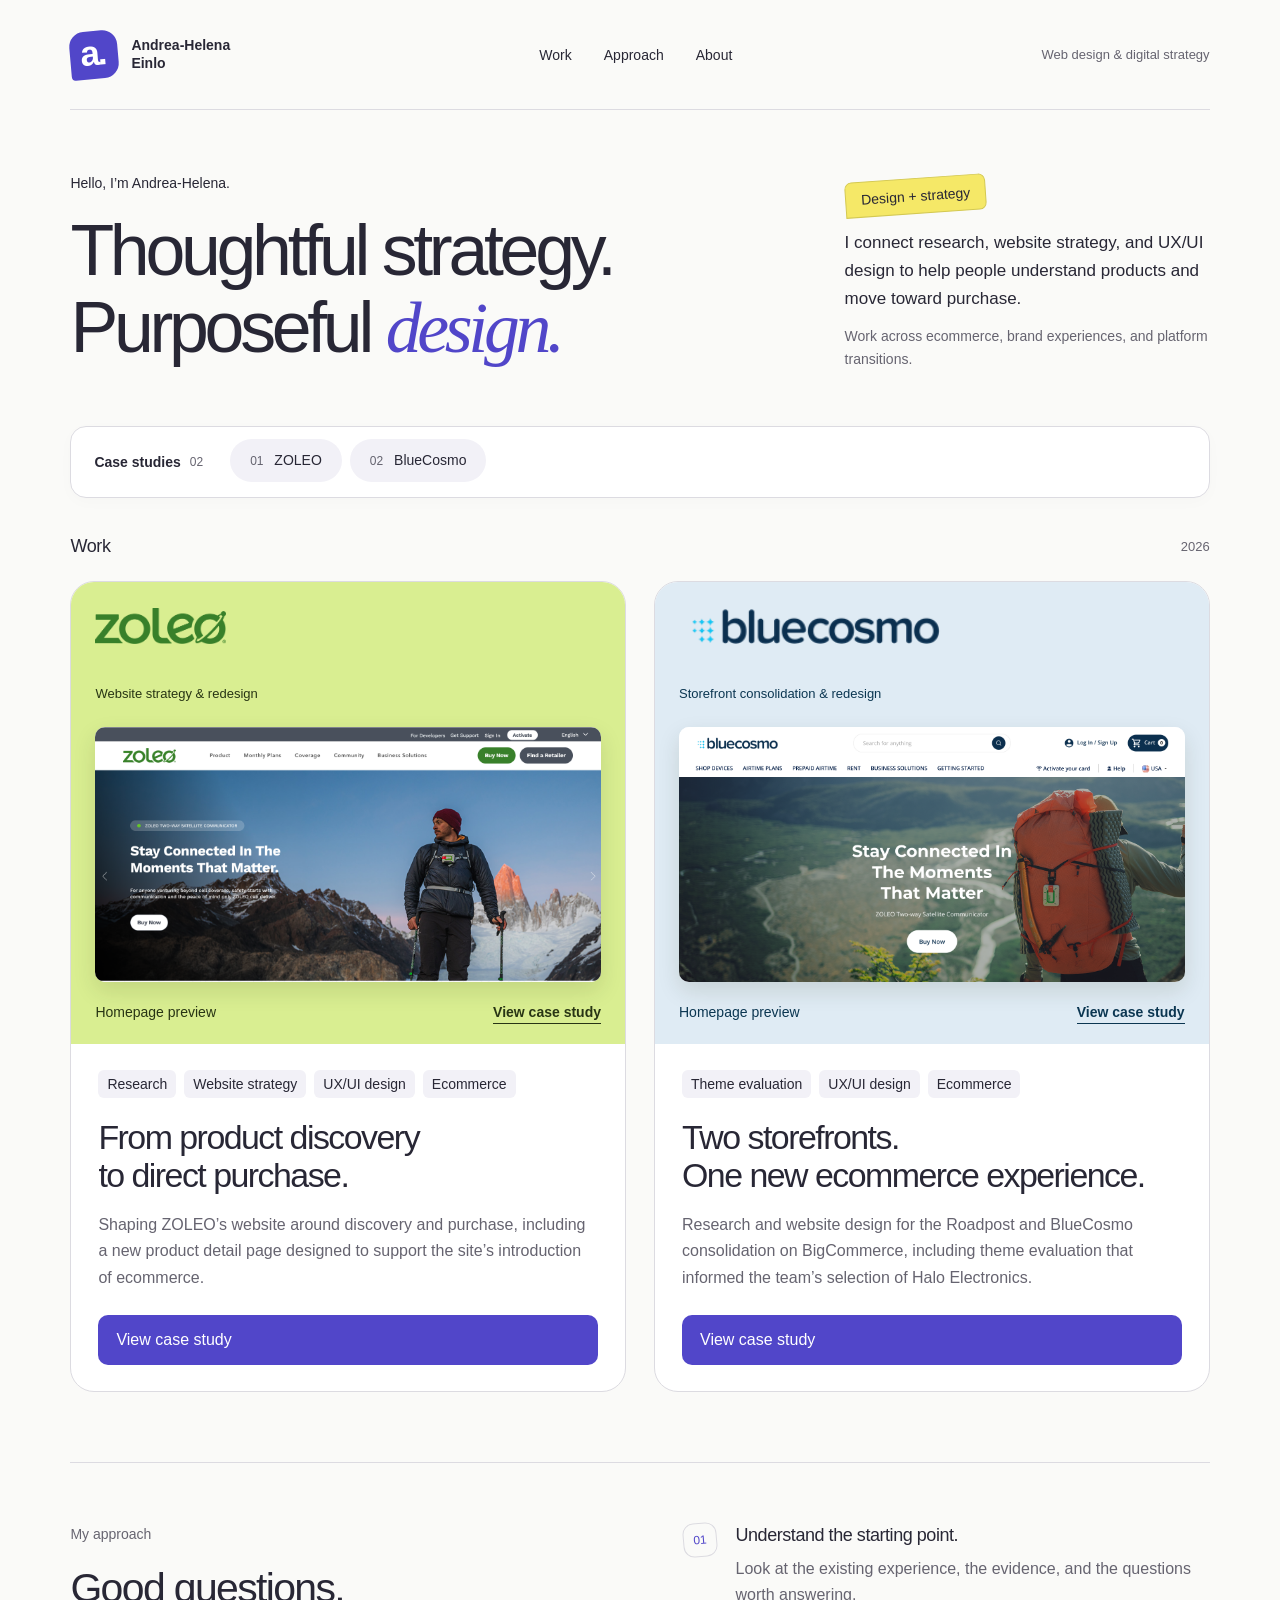
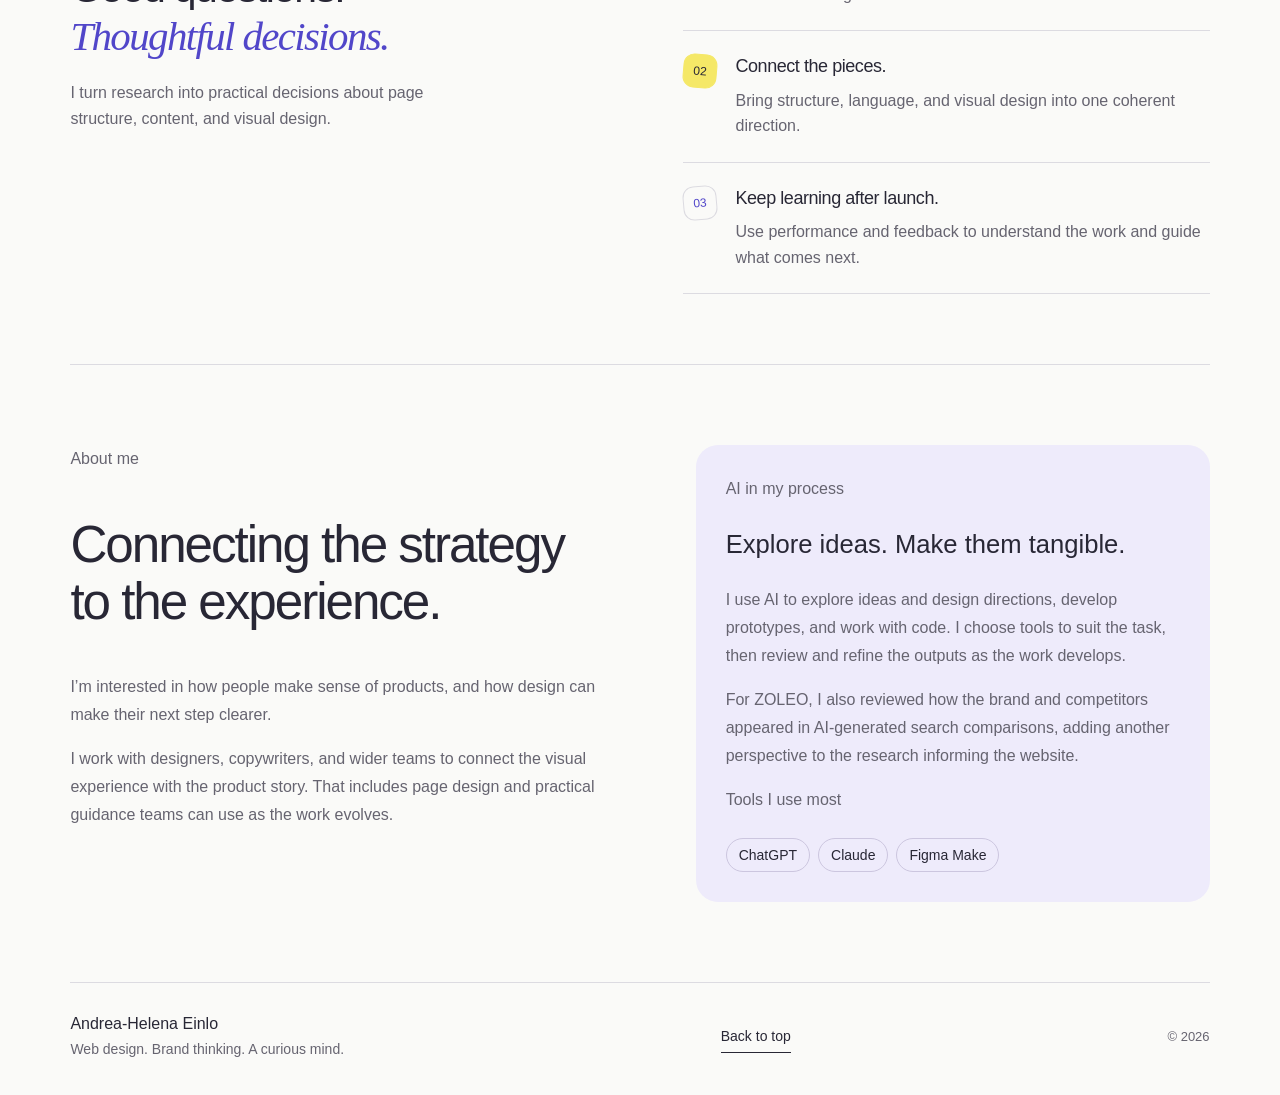
==== commit f4cf3222: "Add files via upload" ====
--- a/index.html
+++ b/index.html
@@ -15,8 +15,8 @@
   <div class="page-shell" id="top">
     <header class="site-header">
       <a href="#top" class="identity" aria-label="Andrea-Helena Einlo, home"><span class="monogram" aria-hidden="true">a.</span><span>Andrea-Helena<br>Einlo</span></a>
-      <nav aria-label="Main navigation"><a href="#work">Work</a><a href="#approach">The thinking</a><a href="#about">About</a></nav>
-      <span class="header-note">Web design & digital strategy</span>
+      <nav aria-label="Main navigation"><a href="#work">Work</a><a href="#approach">Approach</a><a href="#about">About</a></nav>
+      <span class="header-note">Web design &amp; digital strategy</span>
     </header>
     <main id="main">
       <section class="hero" aria-labelledby="hero-title">
@@ -28,24 +28,24 @@
         <ul class="index-links" id="project-links"><li><a href="#zoleo"><span class="index-number">01</span> ZOLEO</a></li><li><a href="#bluecosmo"><span class="index-number">02</span> BlueCosmo</a></li></ul>
       </nav>
       <section id="work" class="work-section" aria-labelledby="work-title">
-        <div class="section-heading"><h2 id="work-title">Projects</h2><span>Work / 2026</span></div>
+        <div class="section-heading"><h2 id="work-title">Work</h2><span>2026</span></div>
         <div class="project-grid">
           <article class="project project-zoleo" id="zoleo" data-project-name="ZOLEO" aria-labelledby="zoleo-title">
-<a class="project-cover-link" href="zoleo.html" aria-label="Read the ZOLEO website strategy and redesign case study">
-<div class="gallery-top"><img class="zoleo-logo" src="assets/zoleo-logo.webp" alt="ZOLEO"><span class="cover-label">Website Strategy &amp; Redesign</span></div>
+<a class="project-cover-link" href="zoleo.html" aria-label="View the ZOLEO case study">
+<div class="gallery-top"><img class="zoleo-logo" src="assets/zoleo-logo.webp" alt="ZOLEO"><span class="cover-label">Website strategy &amp; redesign</span></div>
 <div class="project-cover-window"><img src="assets/after-home-full.webp" alt="ZOLEO redesigned homepage" width="1440" height="5888" fetchpriority="high"></div>
-<div class="cover-footer"><span>From first impression to purchase</span><span class="cover-read">View case study</span></div>
+<div class="cover-footer"><span>Homepage preview</span><span class="cover-read">View case study</span></div>
 </a>
-<div class="project-content"><div class="project-heading"><ul class="project-scope" aria-label="Project scope"><li>Research</li><li>Website strategy</li><li>UX/UI design</li><li>Ecommerce</li></ul><h3 id="zoleo-title">From product discovery<br>to direct purchase.</h3><p class="project-summary">Shaping ZOLEO’s website around discovery and purchase, including a new product detail page designed to support the site’s introduction of ecommerce.</p></div><a class="case-link" href="zoleo.html">Read the case study</a></div>
+<div class="project-content"><div class="project-heading"><ul class="project-scope" aria-label="Project scope"><li>Research</li><li>Website strategy</li><li>UX/UI design</li><li>Ecommerce</li></ul><h3 id="zoleo-title">From product discovery<br>to direct purchase.</h3><p class="project-summary">Shaping ZOLEO’s website around discovery and purchase, including a new product detail page designed to support the site’s introduction of ecommerce.</p></div><a class="case-link" href="zoleo.html">View case study</a></div>
 </article>
-          <article class="project project-bluecosmo" id="bluecosmo" data-project-name="BlueCosmo" aria-labelledby="bluecosmo-title"><a class="project-cover-link bc-cover" href="bluecosmo.html" aria-label="Read the BlueCosmo platform transition and redesign case study"><div class="gallery-top"><img class="bc-logo" src="assets/bluecosmo-logo.webp" alt="BlueCosmo"><span class="cover-label">Storefront Consolidation &amp; Redesign</span></div><div class="project-cover-window"><img src="assets/bc-after-home.webp" alt="BlueCosmo redesigned homepage" width="1512" height="6671" loading="lazy"></div><div class="cover-footer"><span>Theme research · Web design</span><span class="cover-read">View case study</span></div></a><div class="project-content"><ul class="project-scope" aria-label="Project scope"><li>Theme research</li><li>UX/UI design</li><li>Ecommerce</li></ul><h3 id="bluecosmo-title">Two storefronts.<br>One new ecommerce experience.</h3><p class="project-summary">Research and website design for the Roadpost and BlueCosmo consolidation on BigCommerce, including theme evaluation that informed the team’s selection of Halo.</p><a class="case-link" href="bluecosmo.html">Read the case study</a></div></article>
+          <article class="project project-bluecosmo" id="bluecosmo" data-project-name="BlueCosmo" aria-labelledby="bluecosmo-title"><a class="project-cover-link bc-cover" href="bluecosmo.html" aria-label="View the BlueCosmo case study"><div class="gallery-top"><img class="bc-logo" src="assets/bluecosmo-logo.webp" alt="BlueCosmo"><span class="cover-label">Storefront consolidation &amp; redesign</span></div><div class="project-cover-window"><img src="assets/bc-after-home.webp" alt="BlueCosmo redesigned homepage" width="1512" height="6671" loading="lazy"></div><div class="cover-footer"><span>Homepage preview</span><span class="cover-read">View case study</span></div></a><div class="project-content"><ul class="project-scope" aria-label="Project scope"><li>Theme evaluation</li><li>UX/UI design</li><li>Ecommerce</li></ul><h3 id="bluecosmo-title">Two storefronts.<br>One new ecommerce experience.</h3><p class="project-summary">Research and website design for the Roadpost and BlueCosmo consolidation on BigCommerce, including theme evaluation that informed the team’s selection of Halo Electronics.</p><a class="case-link" href="bluecosmo.html">View case study</a></div></article>
         </div>
       </section>
       <section id="approach" class="approach" aria-labelledby="approach-title">
-        <div class="approach-intro"><span class="eyebrow">A little about the thinking</span><h2 id="approach-title">Good questions.<br><span>Thoughtful decisions.</span></h2><p>My process starts with the existing experience and the questions the project needs to answer. I use that understanding to shape the design, then look to performance and feedback to guide the next steps.</p></div>
+        <div class="approach-intro"><span class="eyebrow">My approach</span><h2 id="approach-title">Good questions.<br><span>Thoughtful decisions.</span></h2><p>I turn research into practical decisions about page structure, content, and visual design.</p></div>
         <ol class="approach-list"><li><span class="step-number">01</span><div><h3>Understand the starting point.</h3><p>Look at the existing experience, the evidence, and the questions worth answering.</p></div></li><li><span class="step-number">02</span><div><h3>Connect the pieces.</h3><p>Bring structure, language, and visual design into one coherent direction.</p></div></li><li><span class="step-number">03</span><div><h3>Keep learning after launch.</h3><p>Use performance and feedback to understand the work and guide what comes next.</p></div></li></ol>
       </section>
-<section id="about" class="portfolio-about" aria-labelledby="about-title"><div><p class="eyebrow">About me</p><h2 id="about-title">Connecting the strategy<br>to the experience.</h2><p>I’m Andrea-Helena. I’m interested in how people make sense of products, and how design can make their next step clearer. My work spans ecommerce, brand experiences, and platform transitions.</p><p>I work with designers, copywriters, and wider teams to connect the visual experience with the product story. That includes page design and practical guidance teams can use as the work evolves.</p></div><aside class="ai-practice" aria-labelledby="ai-title"><p class="eyebrow">AI in my process</p><h3 id="ai-title">Explore ideas. Make them tangible.</h3><p>I use AI to explore ideas and design directions, develop prototypes, and work with code. I choose tools to suit the task, then review and refine the outputs as the work develops.</p><p>For ZOLEO, I also reviewed how the brand and competitors appeared in AI-generated search comparisons, adding another perspective to the research informing the website.</p><p class="eyebrow">Tools I use most</p><ul class="ai-tools" aria-label="Examples of AI tools I use"><li>ChatGPT</li><li>Claude</li><li>Figma Make</li></ul></aside></section>
+<section id="about" class="portfolio-about" aria-labelledby="about-title"><div><p class="eyebrow">About me</p><h2 id="about-title">Connecting the strategy<br>to the experience.</h2><p>I’m interested in how people make sense of products, and how design can make their next step clearer.</p><p>I work with designers, copywriters, and wider teams to connect the visual experience with the product story. That includes page design and practical guidance teams can use as the work evolves.</p></div><aside class="ai-practice" aria-labelledby="ai-title"><p class="eyebrow">AI in my process</p><h3 id="ai-title">Explore ideas. Make them tangible.</h3><p>I use AI to explore ideas and design directions, develop prototypes, and work with code. I choose tools to suit the task, then review and refine the outputs as the work develops.</p><p>For ZOLEO, I also reviewed how the brand and competitors appeared in AI-generated search comparisons, adding another perspective to the research informing the website.</p><p class="eyebrow">Tools I use most</p><ul class="ai-tools" aria-label="Examples of AI tools I use"><li>ChatGPT</li><li>Claude</li><li>Figma Make</li></ul></aside></section>
     </main>
     <footer class="site-footer"><div><span class="footer-name">Andrea-Helena Einlo</span><p>Web design. Brand thinking. A curious mind.</p></div><a class="text-link" href="#top">Back to top</a><span class="copyright">© 2026</span></footer>
   </div>
--- a/styles.css
+++ b/styles.css
@@ -53,3 +53,89 @@
 
 /* Compact shared-system references; preserve full specifications on demand. */
 #design-system .system-examples,.bc-system-gallery{grid-template-columns:repeat(3,minmax(0,1fr));gap:18px}#design-system .system-examples article:first-child,.bc-system-gallery figure:first-child{grid-column:auto}#design-system .system-examples article,.bc-system-gallery figure{padding:22px}.system-spec{margin:20px 0 0;border-top:1px solid var(--line)}.system-spec summary{cursor:pointer;padding:16px 0;font-size:.9375rem;font-weight:600;line-height:1.5;color:var(--accent)}.system-spec summary:focus-visible{outline:3px solid var(--accent);outline-offset:4px}.system-spec .view-shot{margin:4px 0 16px}.system-spec img{max-height:240px;object-fit:contain;background:white}#design-system .system-examples h3,.bc-system-gallery h3{margin-top:10px}#design-system .system-examples .system-application{font-size:.9375rem} @media(max-width:900px){#design-system .system-examples,.bc-system-gallery{grid-template-columns:1fr}.system-spec img{max-height:320px}}
+
+/* Shared case-study structure: overview, evidence, references, and evolution. */
+.case-overview{margin:0 0 38px;padding:26px 28px;background:#f0eef8;border:1px solid #ded9ed;border-radius:20px}
+.case-overview>h2{margin:0 0 22px;font-size:1.25rem;line-height:1.35;font-weight:600;letter-spacing:-.02em}
+.case-overview .executive-summary{margin:0;padding:0;gap:28px;background:transparent;border-radius:0}
+.case-overview .executive-summary>div+div{border-left:1px solid #d7d2e4;padding-left:28px}
+.case-overview .executive-summary h3{font-size:.875rem;line-height:1.5;margin:0 0 8px;color:var(--accent)}
+.case-overview .executive-summary p{font-size:1rem;line-height:1.65;color:var(--ink)}
+
+#design-system .system-cards{display:grid;grid-template-columns:repeat(3,minmax(0,1fr));gap:18px;margin:30px 0}
+.system-card{display:flex;flex-direction:column;min-width:0;padding:24px;border:1px solid var(--line);border-radius:18px;background:#fff}
+.case-section .system-card>.eyebrow{font-size:.8125rem;font-weight:600;color:var(--accent);margin:0}
+.system-card>h3{font-size:1.35rem;font-weight:500;line-height:1.35;letter-spacing:-.02em;margin:10px 0 16px}
+.system-card-copy{flex:1}
+.case-section .system-card-copy p{font-size:.9375rem;line-height:1.65;margin:0 0 20px}
+.system-card-copy .system-application{border:0;padding:0}
+.system-card-copy strong{color:var(--ink);font-weight:600}
+.system-card .system-spec{margin:0}
+.system-card .system-spec summary{align-items:flex-start;gap:14px;padding:17px 0 0;min-height:44px}
+.system-card .system-spec summary:after{content:'+';font-size:1.125rem;line-height:1.2;margin-left:auto;flex-shrink:0}
+.system-card .system-spec[open] summary:after{content:'−'}
+.system-card .system-spec .view-shot{margin:20px 0 0}
+.system-card .system-spec img{display:block;width:100%;height:auto;max-height:260px;object-fit:contain;border-radius:6px}
+
+.page-comparison{max-width:1100px;grid-template-columns:repeat(2,minmax(0,1fr));gap:24px;align-items:stretch}
+.page-comparison>figure{display:flex;flex-direction:column;padding:22px;border:1px solid #dedbe6;border-radius:18px}
+.page-comparison>figure.comparison-before{background:#f0eff4}
+.page-comparison>figure.comparison-after{background:#eeebfb;border-color:#d8d1ee}
+.comparison-header{display:flex;justify-content:space-between;align-items:flex-start;flex-wrap:wrap;gap:16px;margin-bottom:22px;min-height:83px}
+.page-comparison .comparison-caption{margin:0;min-height:0;flex:1 1 160px}
+.comparison-state{display:block;font-size:1.3rem;line-height:1.3;letter-spacing:.055em;font-weight:800;color:var(--ink)}
+.comparison-state.after{color:var(--accent)}
+.comparison-page{display:block;font-size:.9375rem;font-weight:500;line-height:1.5;color:var(--muted);margin-top:7px}
+.comparison-header .device-switch{flex-shrink:0;margin:0;background:#fff}
+.page-comparison>.comparison-after .device-switch button[aria-pressed=true]{background:var(--accent)}
+.page-comparison .view-shot{margin-top:auto}
+.page-comparison .case-shot{height:500px;border:1px solid #dedbe6;background:#fff}
+.page-comparison .case-shot img{width:100%;max-width:100%;height:auto}
+.page-comparison .device-preview.show-mobile .case-shot img{width:280px;max-width:100%}
+.page-comparison .shot-link{margin-top:18px;min-height:24px}
+
+.case-section .wireframe-label{display:inline-block;margin:22px 0 0;padding:7px 11px;border:1px solid #becfdb;border-radius:6px;background:#e5eef5;color:#214f6e;font-size:.875rem;font-weight:600}
+.wireframe-grid{display:grid;grid-template-columns:repeat(2,minmax(0,1fr));max-width:1100px;gap:24px}
+.wireframe-grid .wireframe-step{display:flex;flex-direction:column;align-items:stretch;padding:26px;gap:26px}
+.wireframe-grid .wireframe-step .view-shot{margin-top:auto}
+.wireframe-step h3{font-size:1.55rem;margin-bottom:12px}
+.wireframe-step .wire-step-number{margin-bottom:12px}
+.wireframe-grid .wire-goal{margin:0;font-size:1rem}
+.wireframe-grid .wire-caption{margin-top:10px}
+.wireframe-grid .case-shot{height:360px}
+.wireframe-step .shot-link{text-align:left}
+.final-experience{margin-top:54px;padding-top:38px;border-top:1px solid var(--line)}
+
+.case-closing{max-width:1100px}
+.measurement-comparison{display:grid;grid-template-columns:minmax(0,1.6fr) minmax(0,1fr);gap:22px;margin:28px 0}
+.measurement-comparison .baseline-evidence{margin:0;padding:24px;background:#fff}
+.measurement-comparison .baseline-grid{gap:22px}
+.measurement-followup{align-self:start;padding:24px;border:1px solid #d4cce8;border-radius:18px;background:#f7f5fc}
+.measurement-comparison>aside>h3{font-size:1.35rem;font-weight:500;line-height:1.35;margin:12px 0 24px}
+.case-closing .measurement-comparison .eyebrow{font-size:.8125rem;font-weight:600;color:#514766;margin:0}
+.case-closing .measurement-comparison .baseline-value{font-size:2.4rem}
+.case-closing .evidence-source,.case-closing .evidence-context{font-size:.8125rem;line-height:1.6;color:#575f6c}
+.measurement-followup p:last-child{margin-bottom:0}
+
+@media(max-width:1000px){
+  #design-system .system-cards{grid-template-columns:1fr}
+  .measurement-comparison{grid-template-columns:1fr}
+  .comparison-header{min-height:132px}
+}
+@media(max-width:780px){
+  .case-overview{padding:24px}
+  .case-overview .executive-summary{grid-template-columns:1fr;gap:20px}
+  .case-overview .executive-summary>div+div{border-left:0;border-top:1px solid #d7d2e4;padding:20px 0 0}
+  .page-comparison,.wireframe-grid{grid-template-columns:1fr;max-width:100%}
+  .page-comparison>figure{padding:20px}
+  .comparison-header{min-height:0}
+  .page-comparison .case-shot{height:460px}
+  .wireframe-grid .wireframe-step{padding:22px}
+  .wireframe-grid .case-shot{height:360px}
+}
+@media(max-width:520px){
+  .page-comparison .case-shot{height:420px}
+  .comparison-header{gap:12px}
+  .case-closing{padding:24px 18px}
+  .measurement-comparison .baseline-evidence,.measurement-followup{padding:20px}
+}
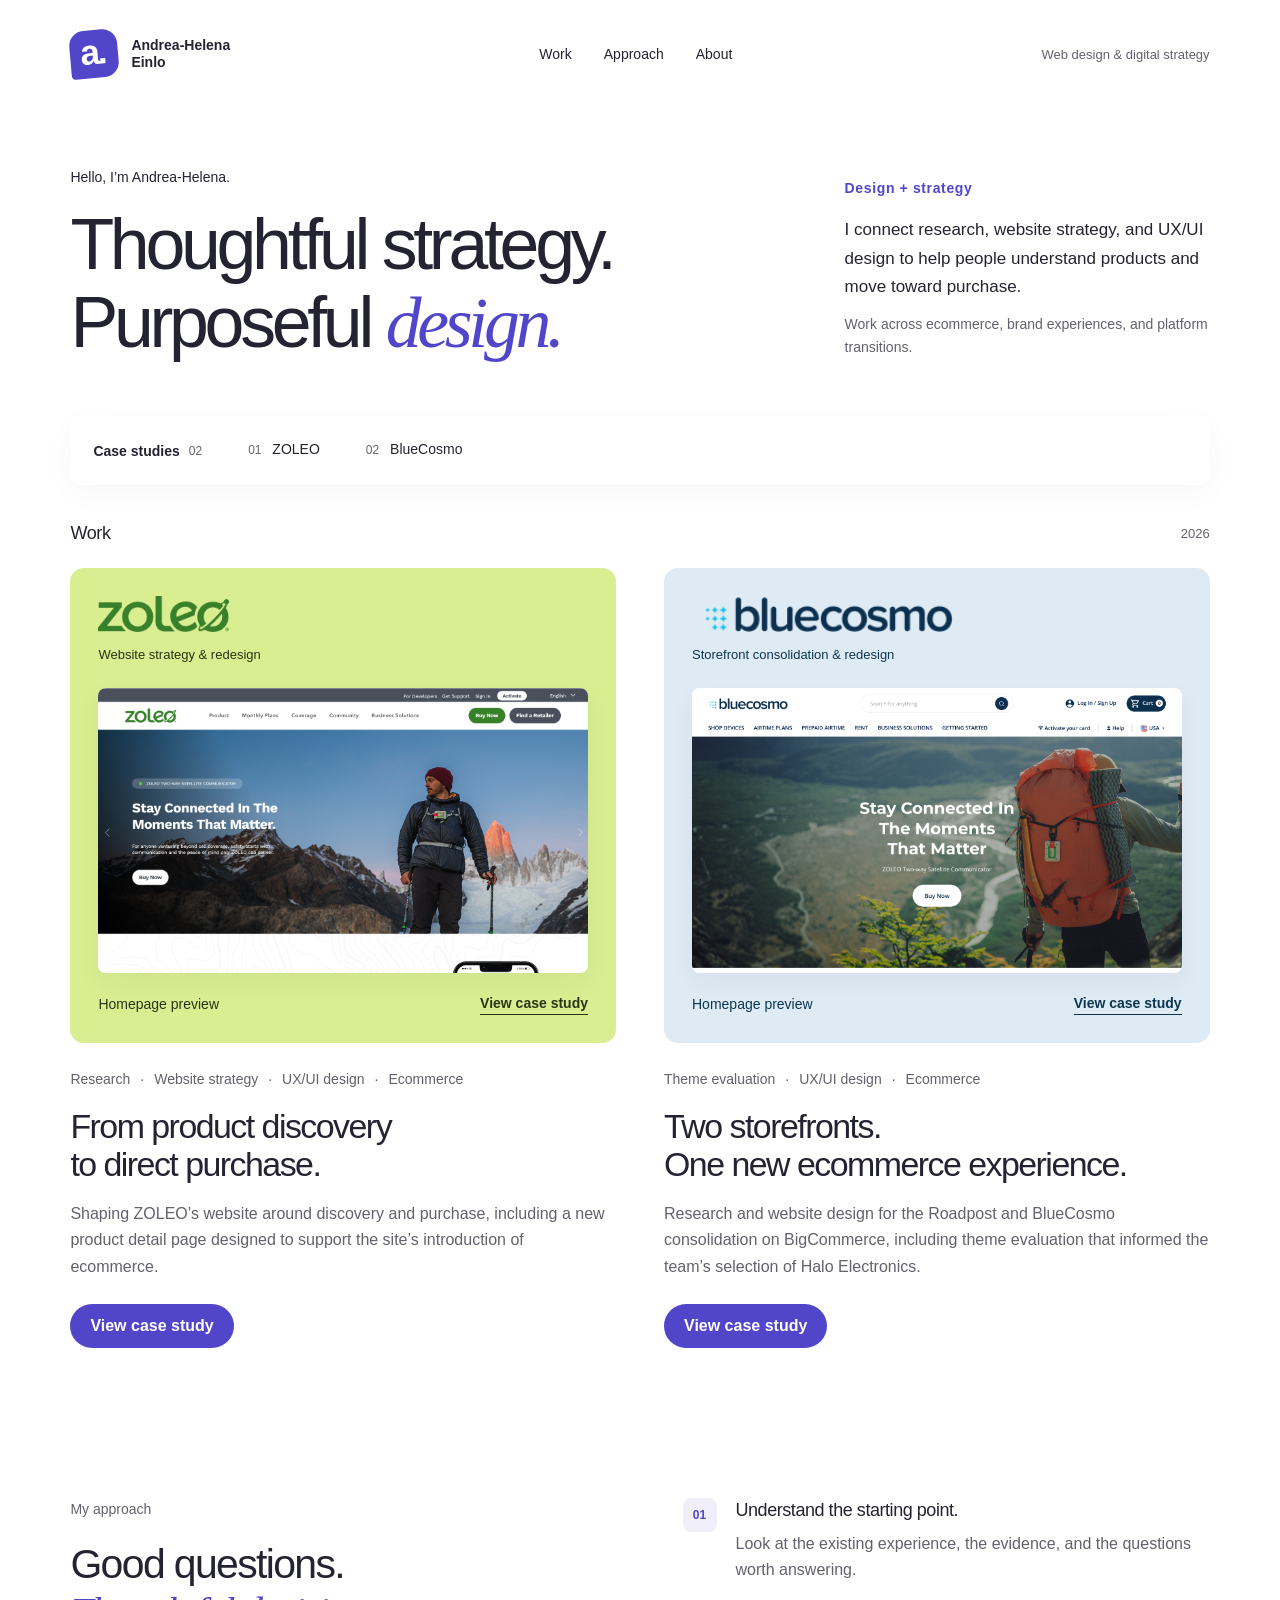
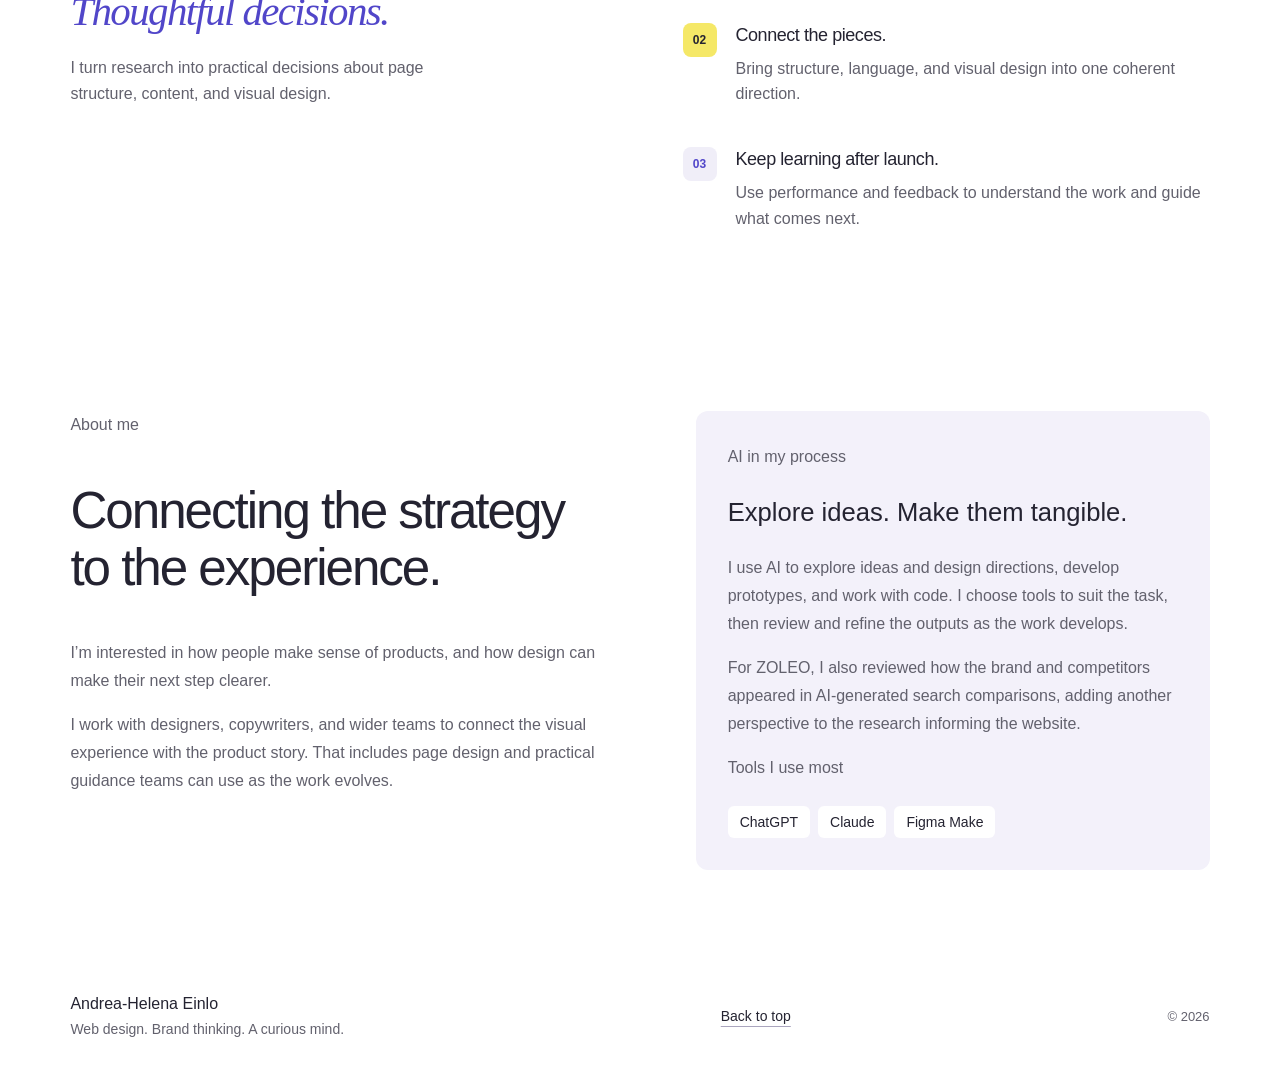
==== commit fb74bef1: "Add files via upload" ====
--- a/index.html
+++ b/index.html
@@ -7,7 +7,7 @@
   <title>Andrea-Helena | Work</title>
   <meta name="description" content="Web design, digital strategy, and a curious mind. Explore ZOLEO and BlueCosmo projects by Andrea-Helena Einlo.">
   <link rel="icon" href="favicon.svg" type="image/svg+xml">
-  <link rel="stylesheet" href="styles.css">
+  <link rel="stylesheet" href="styles.css?v=20261003-open-layout">
   <script src="app.js" defer></script>
 </head>
 <body>
--- a/styles.css
+++ b/styles.css
@@ -139,3 +139,144 @@
   .case-closing{padding:24px 18px}
   .measurement-comparison .baseline-evidence,.measurement-followup{padding:20px}
 }
+
+/* Open layouts: hierarchy through type, spacing, and restrained surfaces. */
+:root{--paper:#fff;--ink:#242331;--muted:#62616d}
+.site-header,.site-footer,.approach,.portfolio-about,.case-section,.final-experience,.decision-list article,.approach-list li{border:0}
+.site-header{min-height:108px}
+.project-index{border:0;background:#fffffff2;backdrop-filter:blur(16px);box-shadow:0 8px 30px #29213e09;border-radius:12px}
+.index-links a{border:0;background:transparent}
+.index-links a:hover{background:#f0eef8;transform:none}
+.hello-sticker{border:0;border-radius:0;background:transparent;color:var(--accent);padding:0;transform:none;font-size:.875rem;font-weight:600;letter-spacing:.045em;margin-bottom:20px}
+.project-grid{gap:48px}
+.project{border:0;background:transparent;border-radius:0;overflow:visible}
+.project-cover-link{border-radius:14px;padding:28px}
+.project-cover-link .gallery-top{min-height:0;gap:14px}
+.project-cover-window{height:285px;border-radius:8px;box-shadow:0 10px 28px #2019340c}
+.project-cover-link:hover .project-cover-window{box-shadow:0 10px 28px #20193414}
+.project .project-content{padding:28px 0 0}
+.project-scope{gap:10px;align-items:center}
+.project-scope li{padding:0;border:0;background:transparent;border-radius:0;color:var(--muted)}
+.project-scope li+li:before{content:'·';margin-right:10px;color:var(--accent)}
+.project .case-link{display:inline-flex;width:fit-content;min-height:44px;padding:12px 20px;border-radius:999px;margin-bottom:0;font-weight:600}
+.case-link:hover{background:#4035b1}
+.approach{padding:80px 0}
+.approach-list li{padding:20px 0}
+.step-number{border:0;transform:none;background:#f0eef8;border-radius:8px;font-weight:600}
+.approach-list li:nth-child(2) .step-number{transform:none}
+.portfolio-about{padding:80px 0}
+.ai-practice{background:#f3f1fa;border:0;border-radius:12px;padding:32px}
+.ai-tools li{border:0;background:#fff;border-radius:6px;font-size:.875rem}
+.site-footer{padding-top:45px}
+.text-link{border:0;text-decoration:underline;text-underline-offset:5px;text-decoration-thickness:1px;text-decoration-color:#aaa5be}
+.text-link:hover{text-decoration-color:var(--accent)}
+
+.case-hero{gap:72px;padding:70px 0 56px}
+.case-intro{padding:0 0 0 24px;background:transparent;border:0;border-radius:0;transform:none}
+.case-intro dl{margin-bottom:0}
+.case-intro dt{font-size:.875rem;color:var(--muted);font-weight:500}
+.case-overview{border:0;border-radius:0;background:#f5f4f8;padding:32px;margin-bottom:36px}
+.case-overview .executive-summary{gap:36px}
+.case-overview .executive-summary>div+div{border:0;padding:0}
+.case-overview .executive-summary h3{font-size:.875rem}
+.case-section{padding:78px 0}
+.case-section>.eyebrow,.case-closing>.eyebrow{color:var(--accent);font-weight:600;font-size:.875rem}
+.decision-list article{padding:22px 0}
+.research-detail{border:0;margin-top:28px}
+.research-detail>summary{padding:16px 18px;background:#f3f2f7;border-radius:6px;gap:32px;width:fit-content;max-width:100%;min-height:48px}
+.research-detail[open]>summary{margin-bottom:24px}
+.ux-rationale{border:0;border-radius:0;background:#f5f4f8}
+#design-system .system-cards{gap:38px;margin-top:36px}
+.system-card{border:0;border-radius:0;background:transparent;padding:0}
+.case-section .system-card-copy p{font-size:1rem;line-height:1.7}
+.system-card .system-spec{border:0}
+.system-card .system-spec summary{padding:13px 16px;background:#f3f2f7;border-radius:6px;min-height:48px;align-items:center}
+.system-source{line-height:1.65}
+
+.page-example{max-width:1100px;margin:64px 0 0}
+.page-example+.page-example{margin-top:80px}
+.page-example-title{font-size:clamp(1.75rem,2.6vw,2.35rem);font-weight:500;letter-spacing:-.035em;line-height:1.2;margin:0 0 26px}
+.page-brief{display:grid;grid-template-columns:minmax(0,1fr) minmax(0,1.35fr);gap:48px;margin-bottom:32px}
+.page-brief h4{font-size:.875rem;font-weight:600;color:var(--accent);line-height:1.5;margin:0 0 12px}
+.page-goal p{font-size:1.0625rem;line-height:1.7;color:var(--ink);margin:0}
+.page-response ul{font-size:1rem;line-height:1.7;margin:0;padding-left:19px;color:var(--muted)}
+.page-response li+li{margin-top:8px}
+.page-response li::marker{color:var(--accent)}
+.case-section .comparison-note{font-size:.9375rem;line-height:1.6;max-width:85ch;margin:0 0 26px}
+.page-comparison{gap:32px;max-width:1100px}
+.page-comparison>figure.comparison-before,.page-comparison>figure.comparison-after{border:0;border-radius:0;padding:0;background:transparent}
+.page-comparison .comparison-header{margin-bottom:18px;min-height:86px}
+.comparison-state{font-size:1.2rem;font-weight:700;letter-spacing:.06em}
+.page-comparison .case-shot{height:520px;border:0;border-radius:8px;background:#f4f4f7;box-shadow:0 8px 28px #2621360c}
+.page-comparison .case-shot img{box-shadow:none}
+.page-comparison .device-preview.show-mobile .case-shot{background:#f2f2f6}
+.comparison-header .device-switch{background:#f1eff7;border-radius:8px}
+.page-comparison .shot-link{font-size:.9375rem;margin-top:16px}
+.view-shot:focus-visible{outline:3px solid var(--accent);outline-offset:6px}
+
+#wireframes{max-width:1100px}
+.case-section .wireframe-objective{max-width:74ch;font-size:1.0625rem;color:var(--ink)}
+.wireframe-objective strong{display:block;font-size:.875rem;font-weight:600;color:var(--accent);margin-bottom:10px}
+.wireframe-gallery{display:grid;grid-template-columns:repeat(2,minmax(0,1fr));gap:30px;margin:32px 0 22px;padding:30px;background:#f3f4f6;border-radius:12px}
+.wireframe-preview{margin:0;min-width:0}
+.wireframe-preview figcaption{font-size:1rem;font-weight:600;line-height:1.5;margin-bottom:14px}
+.wireframe-gallery .case-shot{height:320px;border:0;border-radius:6px;background:#fff}
+.wireframe-gallery .case-shot img{width:100%;max-width:100%;height:auto;box-shadow:none}
+.wireframe-gallery .shot-link{font-size:.875rem;margin-top:12px}
+.case-section .wireframe-story{font-size:1rem;line-height:1.7;max-width:92ch;color:var(--muted)}
+.final-experience{padding-top:30px;margin-top:70px}
+
+.case-closing{border:0;border-radius:0;background:#f5f4f8;padding:40px;max-width:1100px}
+.measurement-comparison{gap:40px;margin:36px 0}
+.measurement-comparison .baseline-evidence{border:0;background:transparent;border-radius:0;padding:0}
+.measurement-followup{border:0;border-radius:0;background:transparent;padding:0}
+.baseline-evidence .evidence-source{border:0;padding-top:0;margin-top:24px}
+.metric-table th,.metric-table td{border:0;padding:16px}
+.metric-table thead{background:#eeebf5}
+.metric-table tbody tr:nth-child(even){background:#ffffffb3}
+.case-closing .evidence-source,.case-closing .evidence-context{font-size:.875rem}
+
+.screen-viewer{border:0;border-radius:12px}
+.viewer-toolbar{border:0}
+.viewer-actions button,.viewer-actions select{border:0;background:#f1eff7;min-height:44px}
+.viewer-actions button:hover:not(:disabled){background:#e6e1f4}
+.viewer-actions #viewer-close:hover{background:#4035b1}
+.dialog-close,.dialog-image-wrap img{border:0}
+
+@media(max-width:1000px){
+ .project-grid{gap:30px}
+ .case-hero{gap:40px}
+ .page-brief{gap:32px}
+ #design-system .system-cards{gap:32px}
+}
+@media(max-width:780px){
+ .case-hero{gap:28px;padding:42px 0}
+ .case-intro{padding:0}
+ .case-overview{padding:26px}
+ .case-overview .executive-summary{gap:24px}
+ .case-overview .executive-summary>div+div{border:0;padding:0}
+ .case-section{padding:55px 0}
+ .page-example{margin-top:42px}
+ .page-example+.page-example{margin-top:62px}
+ .page-brief{grid-template-columns:1fr;gap:24px;margin-bottom:28px}
+ .page-comparison{gap:32px}
+ .page-comparison .comparison-header{min-height:0}
+ .page-comparison .case-shot{height:440px}
+ .wireframe-gallery{grid-template-columns:1fr;gap:30px;padding:22px}
+ .wireframe-gallery .case-shot{height:340px}
+ .final-experience{margin-top:54px;padding-top:16px}
+ .case-closing{padding:28px 24px}
+ .measurement-comparison{gap:32px}
+ .measurement-comparison .baseline-evidence,.measurement-followup{padding:0}
+ .project-cover-link{padding:24px}
+ .project-cover-window{height:245px}
+ .project .project-content{padding:24px 0 0}
+ .approach,.portfolio-about{padding:55px 0}
+}
+@media(max-width:520px){
+ .page-comparison .case-shot{height:420px}
+ .wireframe-gallery{padding:18px}
+ .wireframe-gallery .case-shot{height:300px}
+ .ai-practice{padding:24px}
+ .project-cover-link{padding:22px}
+}
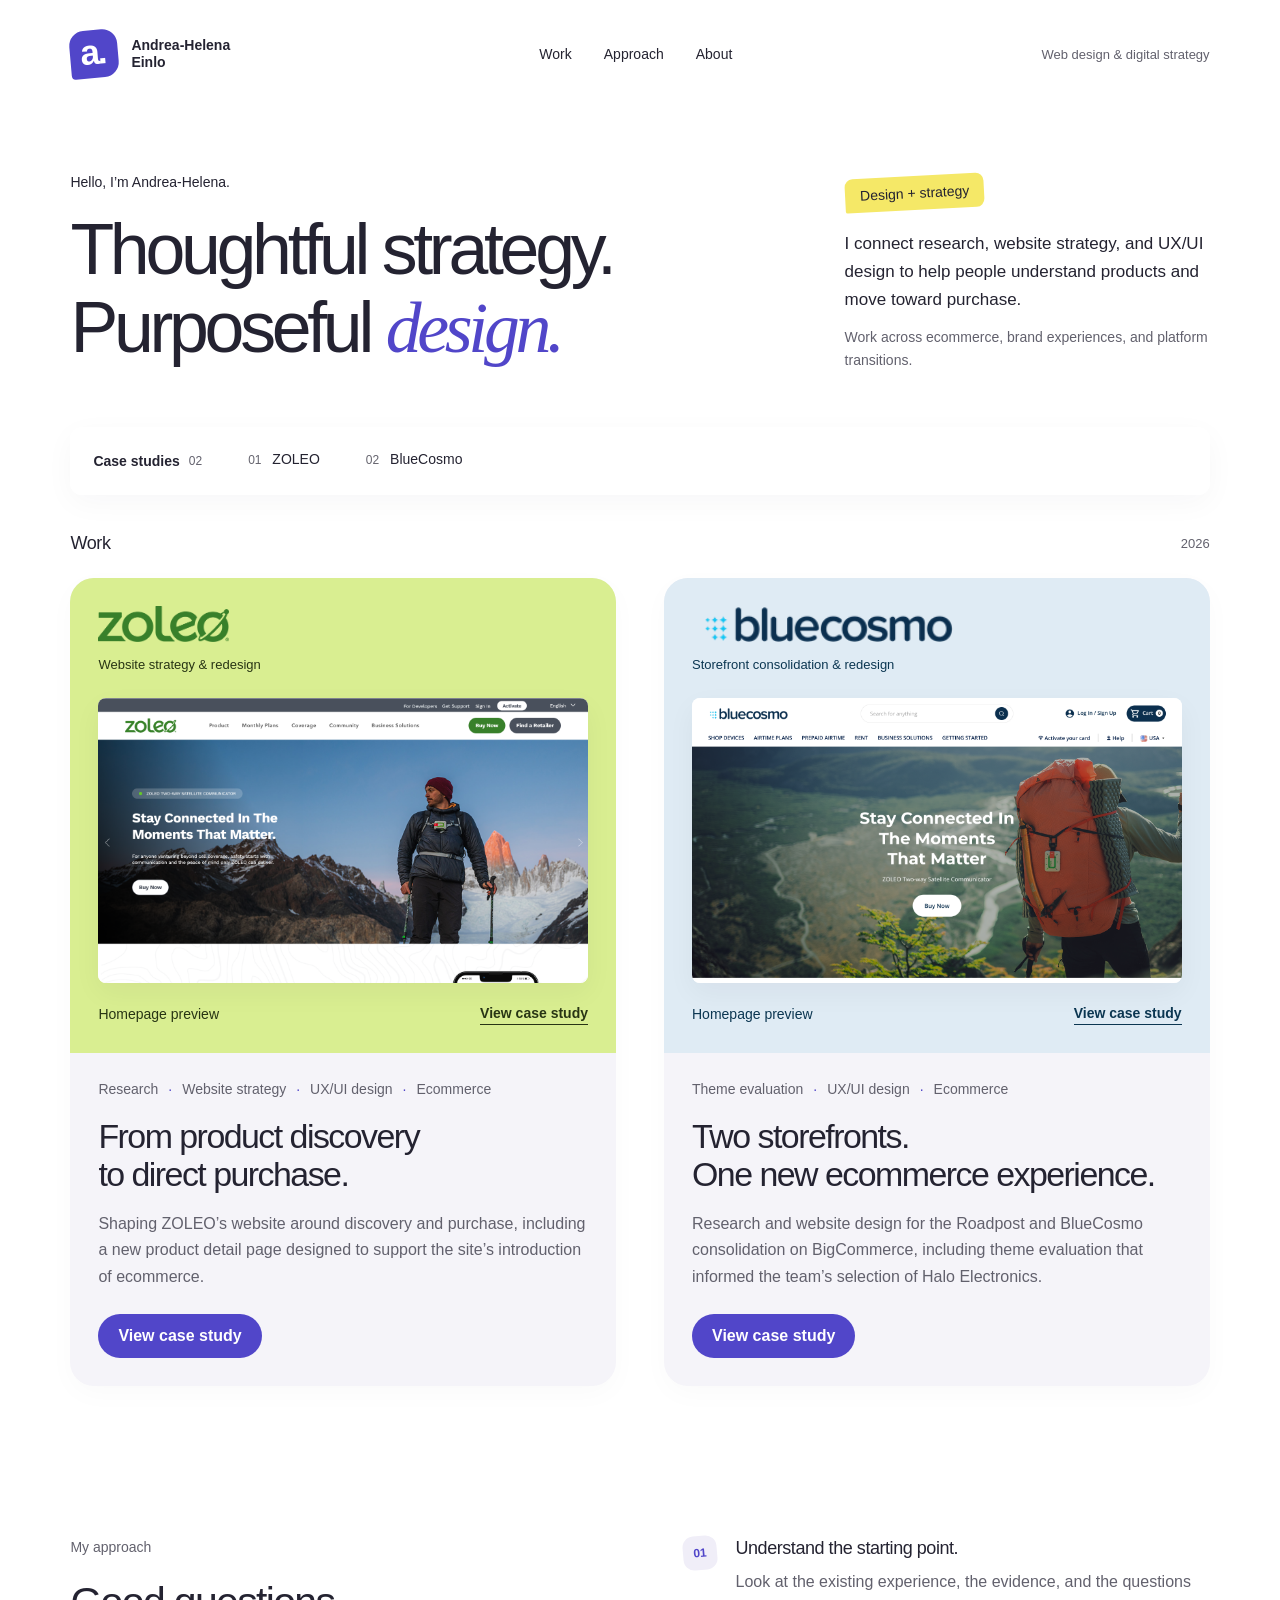
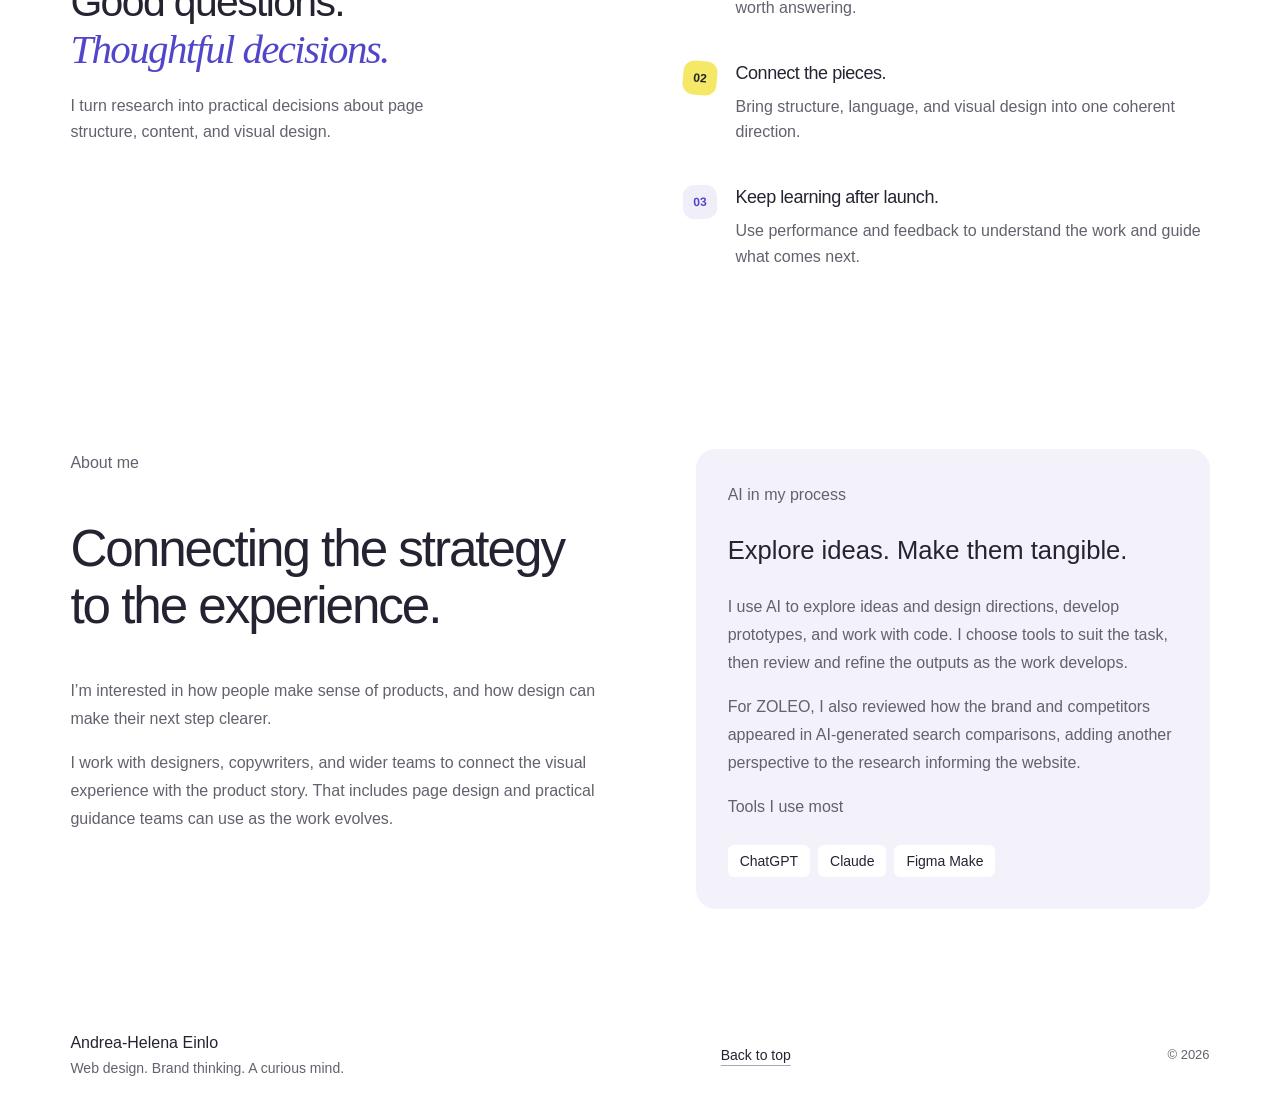
==== commit 170c1662: "Add files via upload" ====
--- a/index.html
+++ b/index.html
@@ -7,7 +7,7 @@
   <title>Andrea-Helena | Work</title>
   <meta name="description" content="Web design, digital strategy, and a curious mind. Explore ZOLEO and BlueCosmo projects by Andrea-Helena Einlo.">
   <link rel="icon" href="favicon.svg" type="image/svg+xml">
-  <link rel="stylesheet" href="styles.css?v=20261003-open-layout">
+  <link rel="stylesheet" href="styles.css?v=20261003-soft-boxes">
   <script src="app.js" defer></script>
 </head>
 <body>
--- a/styles.css
+++ b/styles.css
@@ -280,3 +280,48 @@
  .ai-practice{padding:24px}
  .project-cover-link{padding:22px}
 }
+
+/* Keep the designed boxes and angled accents, without decorative outlines. */
+.hello-sticker{background:var(--yellow);color:var(--ink);padding:9px 15px;border:0;border-radius:8px 8px 8px 2px;transform:rotate(-3deg);letter-spacing:0;font-weight:500}
+.project{background:#f5f4f9;border:0;border-radius:24px;overflow:hidden;box-shadow:0 8px 28px #26213606}
+.project-cover-link{border-radius:0}
+.project .project-content{padding:28px}
+.case-intro{background:var(--lime);padding:32px;border:0;border-radius:24px;transform:rotate(1deg);box-shadow:0 12px 36px #2621360b}
+.case-intro.bc-intro{background:#dfebf4;transform:rotate(-1deg)}
+.case-intro dt{font-weight:600;color:var(--ink)}
+.step-number{border:0;transform:rotate(-5deg);border-radius:11px}
+.approach-list li:nth-child(2) .step-number{transform:rotate(5deg)}
+.approach-list li:nth-child(3) .step-number{transform:rotate(-3deg)}
+.case-overview{border:0;border-radius:20px}
+.ai-practice,.ux-rationale{border:0;border-radius:20px}
+#design-system .system-cards{gap:20px}
+.system-card{padding:24px;background:#f5f4f9;border:0;border-radius:18px}
+.system-card .system-spec summary{background:#eae6f5}
+.page-comparison>figure.comparison-before,.page-comparison>figure.comparison-after{padding:22px;border:0;border-radius:18px}
+.page-comparison>figure.comparison-before{background:#f0eff4}
+.page-comparison>figure.comparison-after{background:#eeebfb}
+.page-comparison .comparison-header{min-height:52px;align-items:center;margin-bottom:20px}
+.page-comparison .comparison-caption{flex:1 1 100px}
+.page-comparison .case-shot{border:0;box-shadow:none}
+.comparison-header .device-switch{background:#ffffffb3}
+.wireframe-gallery{border:0;border-radius:18px}
+.case-closing{border:0;border-radius:24px}
+.measurement-comparison{gap:24px}
+.measurement-comparison .baseline-evidence{padding:24px;background:#fff;border:0;border-radius:18px}
+.measurement-followup{padding:24px;background:#eeebf5;border:0;border-radius:18px}
+@media(max-width:1000px){
+ #design-system .system-cards{gap:20px}
+}
+@media(max-width:780px){
+ .case-hero{grid-template-columns:1fr}
+ .case-intro,.case-intro.bc-intro{padding:28px;transform:none}
+ .project .project-content{padding:24px}
+ .page-comparison>figure.comparison-before,.page-comparison>figure.comparison-after{padding:20px}
+ .page-comparison .comparison-header{min-height:48px}
+ .system-card{padding:24px}
+}
+@media(max-width:520px){
+ .case-intro,.case-intro.bc-intro{padding:24px}
+ .page-comparison>figure.comparison-before,.page-comparison>figure.comparison-after{padding:18px}
+ .measurement-comparison .baseline-evidence,.measurement-followup{padding:20px}
+}
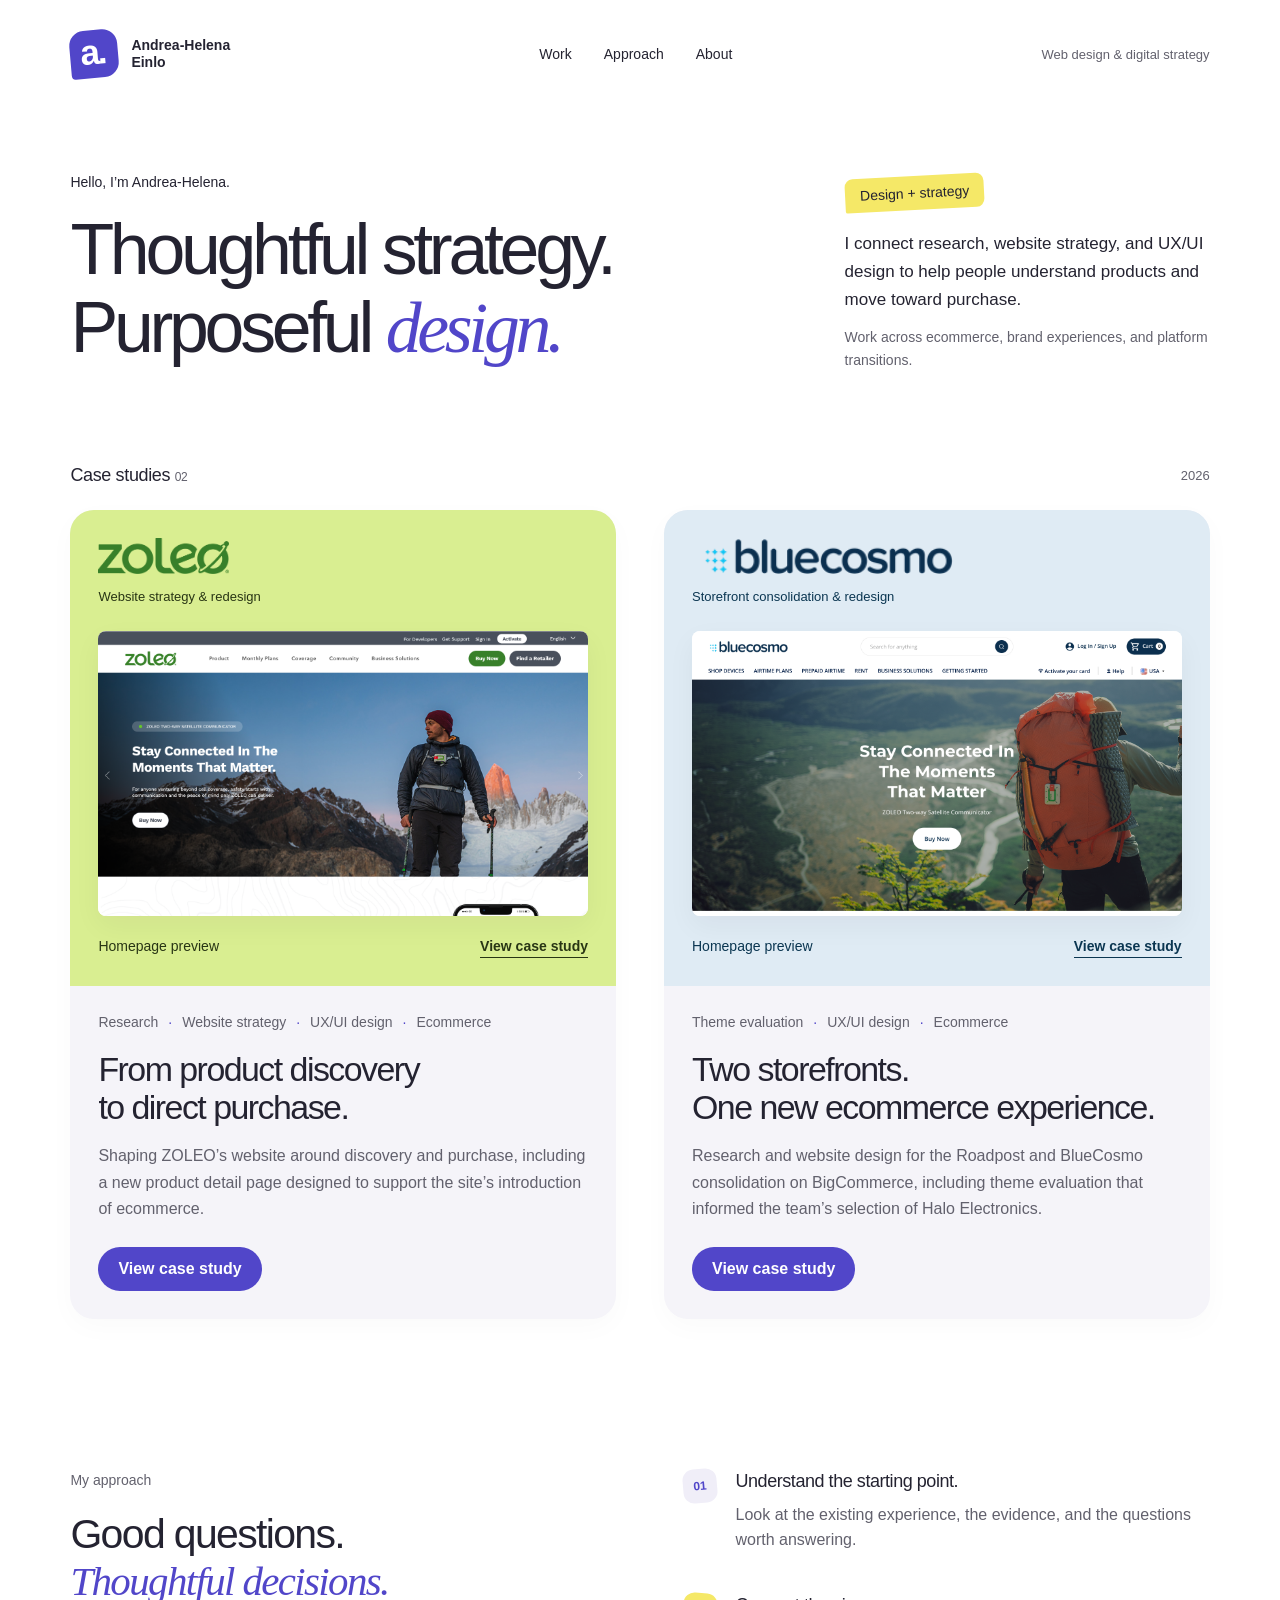
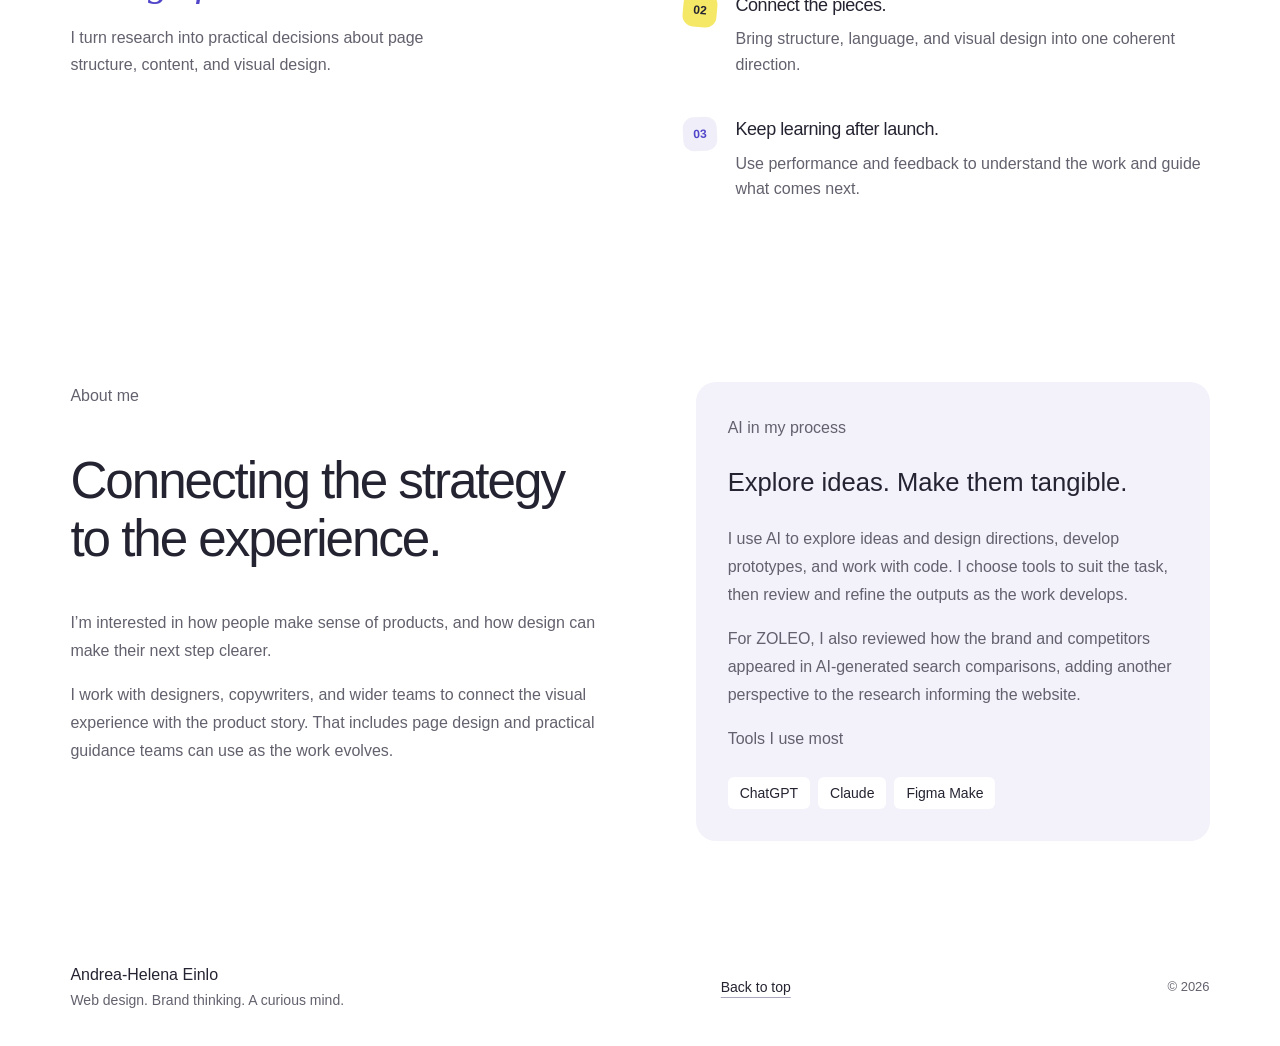
==== commit a1552857: "Add files via upload" ====
--- a/index.html
+++ b/index.html
@@ -7,8 +7,8 @@
   <title>Andrea-Helena | Work</title>
   <meta name="description" content="Web design, digital strategy, and a curious mind. Explore ZOLEO and BlueCosmo projects by Andrea-Helena Einlo.">
   <link rel="icon" href="favicon.svg" type="image/svg+xml">
-  <link rel="stylesheet" href="styles.css?v=20261003-soft-boxes">
-  <script src="app.js" defer></script>
+  <link rel="stylesheet" href="styles.css?v=20261003-system-cards">
+  <script src="app.js?v=20261003-home-heading" defer></script>
 </head>
 <body>
   <a class="skip-link" href="#main">Skip to content</a>
@@ -23,12 +23,8 @@
         <div class="hero-heading"><p class="eyebrow">Hello, I’m Andrea-Helena.</p><h1 id="hero-title">Thoughtful strategy.<br>Purposeful <span>design.</span></h1></div>
         <div class="hero-intro"><span class="hello-sticker">Design + strategy</span><p>I connect research, website strategy, and UX/UI design to help people understand products and move toward purchase.</p><p class="hero-small">Work across ecommerce, brand experiences, and platform transitions.</p></div>
       </section>
-      <nav class="project-index" aria-label="Case study index">
-        <a class="index-title" href="#work">Case studies <span class="project-count">02</span></a>
-        <ul class="index-links" id="project-links"><li><a href="#zoleo"><span class="index-number">01</span> ZOLEO</a></li><li><a href="#bluecosmo"><span class="index-number">02</span> BlueCosmo</a></li></ul>
-      </nav>
       <section id="work" class="work-section" aria-labelledby="work-title">
-        <div class="section-heading"><h2 id="work-title">Work</h2><span>2026</span></div>
+        <div class="section-heading"><h2 id="work-title">Case studies <span class="project-count">02</span></h2><span>2026</span></div>
         <div class="project-grid">
           <article class="project project-zoleo" id="zoleo" data-project-name="ZOLEO" aria-labelledby="zoleo-title">
 <a class="project-cover-link" href="zoleo.html" aria-label="View the ZOLEO case study">
--- a/styles.css
+++ b/styles.css
@@ -325,3 +325,20 @@
  .page-comparison>figure.comparison-before,.page-comparison>figure.comparison-after{padding:18px}
  .measurement-comparison .baseline-evidence,.measurement-followup{padding:20px}
 }
+
+/* Matching foundation, contribution, and action rows for every system card. */
+#design-system .system-cards{align-items:stretch;row-gap:20px}
+.system-card{display:grid;grid-template-rows:auto auto auto 1fr auto;gap:18px}
+.system-card>h3{margin:0}
+.system-card-content h4{font-size:.875rem;line-height:1.5;font-weight:600;color:var(--ink);margin:0 0 8px}
+.case-section .system-card-content p{font-size:1rem;line-height:1.65;margin:0;color:var(--muted)}
+.system-card .system-spec{margin:0;align-self:start}
+.system-card .system-spec summary{min-height:48px}
+@supports(grid-template-rows:subgrid){
+ #design-system .system-cards{row-gap:18px}
+ .system-card{grid-row:span 5;grid-template-rows:subgrid}
+}
+@media(max-width:1000px){
+ .system-card{grid-row:auto;grid-template-rows:auto auto auto auto auto;gap:18px}
+ #design-system .system-cards{row-gap:20px}
+}
